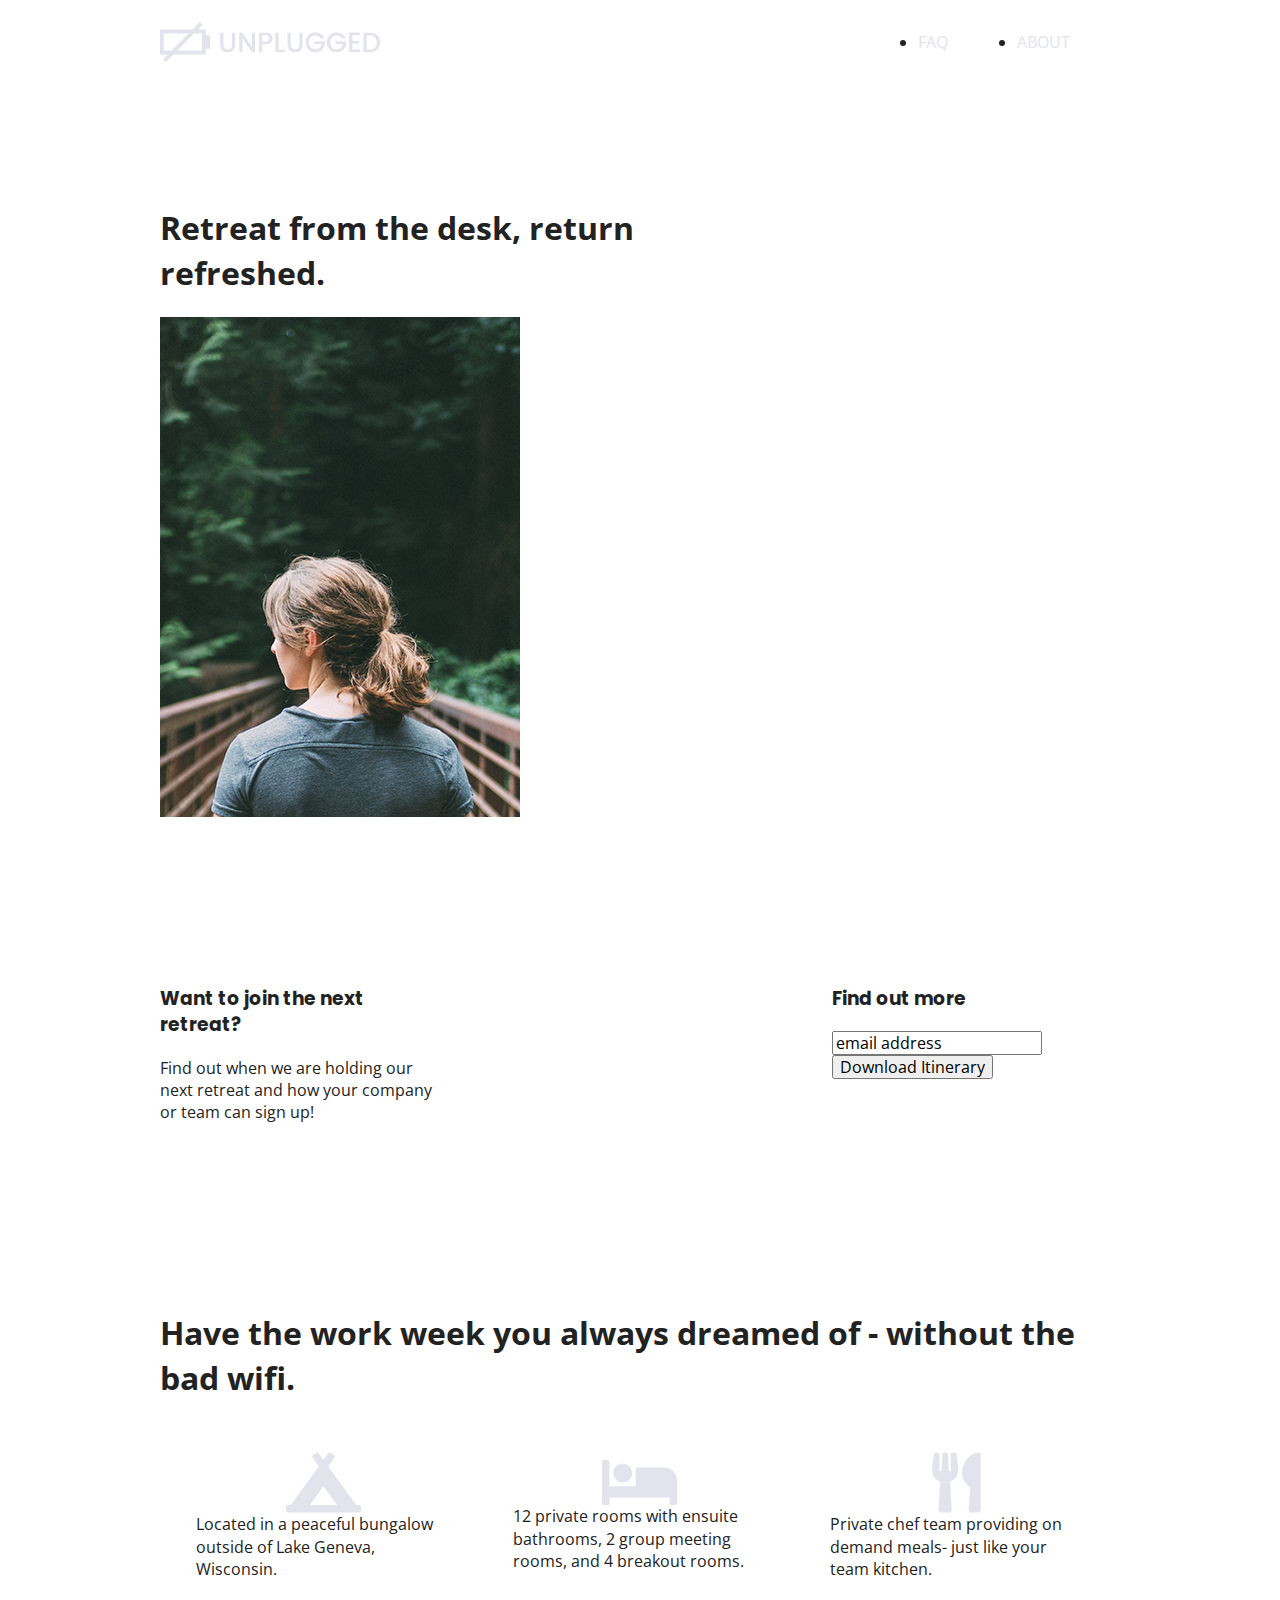
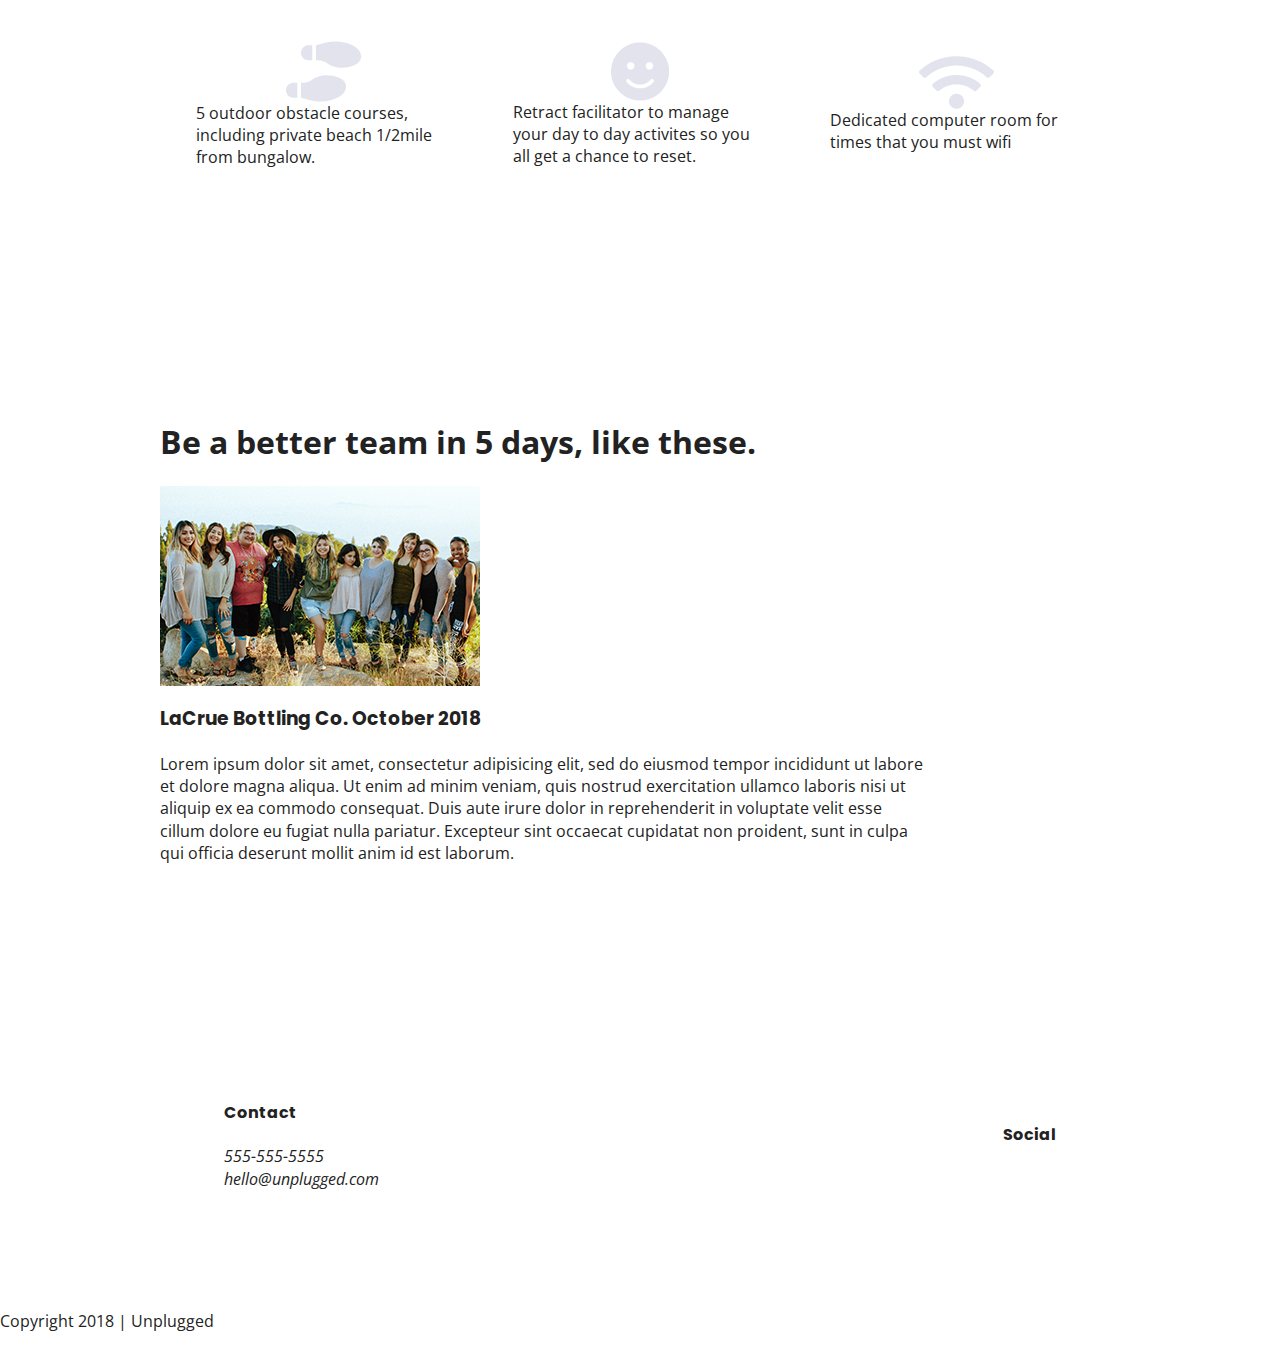
==== index.html @ e74ccae0 "media query for desktop fixed.checked code with sample and fixed many media query issues. Still work" ====
<!doctype html>
<html class="no-js" lang="">

<head>
  <meta charset="utf-8">
  <title>unplugged</title>
  <meta name="description" content="">
  <meta name="viewport" content="width=device-width, initial-scale=1">

  <meta property="og:title" content="">
  <meta property="og:type" content="">
  <meta property="og:url" content="">
  <meta property="og:image" content="">

  <link rel="manifest" href="site.webmanifest">
  <link rel="apple-touch-icon" href="icon.png">
  <!-- Place favicon.ico in the root directory -->

  <link rel="stylesheet" href="css/normalize.css">
  <link rel="stylesheet" href="css/main.css">

  <!-- Google Fonts -->
<link href="https://fonts.googleapis.com/css?family=Open+Sans:400,700|Poppins:500,700" rel="stylesheet">

  <meta name="theme-color" content="#fafafa">
</head>

<body>

  <!-- Add your site or application content here -->
  <!--- Header starts here -->
  <header>
    <div class="content-wrapper">
      <a href="index.html"><img src="img/logo.png" alt="unplugged logo"></a>

    <div class="header-divider"></div>

    <nav>
      <ul>
        <li><a href="faq/index.html" target="_blank">FAQ</a></li>
        <li><a href="about/index.html" target="_blank">ABOUT</a></li>
      </ul>
    </nav>
  </div>
</header>

 <main>

  <section class="hero-area">
    <div class="content-wrapper">
      <h1> Retreat from the desk, return refreshed.</h1>
      <a href="#"><img src="img/jake-unsplash.png" alt="female-image"></a>
    </div>
  </section>


  <aside>
    <div class="content-wrapper">

      <div class="form-description">
          <h3>Want to join the next retreat?</h3>
          <p>Find out when we are holding our next retreat and how your company or team can sign up!</p>
    </div>

    <div class="form">
          <h3>Find out more</h3>
  <input type="text" name="name" value="email address">
  <input type="button" value="Download Itinerary">
      </div>
    </div>
  </aside>

<section class="features">
  <div class="content-wrapper">
  <h1>Have the work week you always dreamed of - without the bad wifi.</h1>
  <div class="features-items">

    <article>
      <p class="fontawesome-icons"></p>
      <a href="#"><img src="img/campground.png" alt="tent-icon"></a>
      <p class="features-item-description">Located in a peaceful bungalow outside of Lake Geneva, Wisconsin.</p>
    </article>

    <article>
      <p class="fontawesome-icons"></p>
        <a href="#"><img src="img/bed.png" alt="bed-icon"></a>
      <p class="features-item-description">12 private rooms with ensuite bathrooms, 2 group meeting rooms, and 4 breakout rooms.</p>
    </article>

    <article>
      <p class="fontawesome-icons"></p>
      <a href="#"><img src="img/utensils.png" alt="utensils-icon"></a>
      <p class="features-item-description">Private chef team providing on demand meals- just like your team kitchen.</p>
    </article>

    <article>
      <p class="fontawesome-icons"></p>
      <a href="#"><img src="img/shoe-prints.png" alt="shoe-prints-icon"></a>
      <p class="features-item-description">5 outdoor obstacle courses, including private beach 1/2mile from bungalow.</p>
    </article>

    <article>
      <p class="fontawesome-icons"></p>
      <a href="#"><img src="img/smile.png" alt="smile-icon"></a>
      <p class="features-item-description">Retract facilitator to manage your day to day activites so you all get a chance to reset.</p>
    </article>

    <article>
      <p class="fontawesome-icons"></p>
      <a href="#"><img src="img/wifi.png" alt="wifi-icon"></a>
      <p class="features-item-description">Dedicated computer room for times that you must wifi</p>
    </article>
  </div>
 </div>
</section>

 <section class="reviews">
   <div class="content-wrapper">
     <h1>Be a better team in 5 days, like these.</h1>
     <a href="#"><img src="img/omar-unsplash.png" alt="Group Photo"></a>

     <article>
       <div>
     <h3>LaCrue Bottling Co. October 2018</h3>
     <p> Lorem ipsum dolor sit amet, consectetur adipisicing elit, sed do eiusmod tempor incididunt ut labore et dolore magna aliqua. Ut enim ad minim veniam, quis nostrud exercitation ullamco laboris nisi ut aliquip ex ea commodo consequat. Duis aute irure dolor in reprehenderit in voluptate velit esse cillum dolore eu fugiat nulla pariatur. Excepteur sint occaecat cupidatat non proident, sunt in culpa qui officia deserunt mollit anim id est laborum.</p>
  </div>
</article>
</div>
</section>
</main>


<footer>
    <div class="content-wrapper">
      <div class="footer-content">
        <div class="contact">
          <h4>Contact</h4>
          <address>
            <p>
              555-555-5555<br>
              hello@unplugged.com
            </p>
          </address>
        </div>
        <div class="social">
          <h4>Social</h4>
          <div class="social-icons">
            <p>
              <a href="https://www.facebook.com/Skillcrush/" target="_blank"></a>
            </p>
            <p>
              <a href="https://twitter.com/Skillcrush" target="_blank"></a>
            </p>
            <p>
              <a href="https://www.instagram.com/skillcrush/" target="_blank"></a>
            </p>
          </div>
        </div>
      </div> <!-- footer content ends -->
    </div>
    <!--footer content-wrapper ends-->
    <div class="copyright">
      <p>Copyright 2018 | Unplugged</p>
    </div>
  </footer>

  <script src="js/vendor/modernizr-3.11.2.min.js"></script>
  <script src="js/plugins.js"></script>
  <script src="js/main.js"></script>

  <!-- Google Analytics: change UA-XXXXX-Y to be your site's ID. -->
  <script>
    window.ga = function () { ga.q.push(arguments) }; ga.q = []; ga.l = +new Date;
    ga('create', 'UA-XXXXX-Y', 'auto'); ga('set', 'anonymizeIp', true); ga('set', 'transport', 'beacon'); ga('send', 'pageview')
  </script>
  <script src="https://www.google-analytics.com/analytics.js" async></script>
</body>

</html>
---- css/main.css ----
/*! HTML5 Boilerplate v8.0.0 | MIT License | https://html5boilerplate.com/ */

/* main.css 2.1.0 | MIT License | https://github.com/h5bp/main.css#readme */
/*
 * What follows is the result of much research on cross-browser styling.
 * Credit left inline and big thanks to Nicolas Gallagher, Jonathan Neal,
 * Kroc Camen, and the H5BP dev community and team.
 */

/* ==========================================================================
   Base styles: opinionated defaults
   ========================================================================== */

html {
  color: #222;
  font-size: 1em;
  line-height: 1.4;
}

/*
 * Remove text-shadow in selection highlight:
 * https://twitter.com/miketaylr/status/12228805301
 *
 * Vendor-prefixed and regular ::selection selectors cannot be combined:
 * https://stackoverflow.com/a/16982510/7133471
 *
 * Customize the background color to match your design.
 */

::-moz-selection {
  background: #b3d4fc;
  text-shadow: none;
}

::selection {
  background: #b3d4fc;
  text-shadow: none;
}

/*
 * A better looking default horizontal rule
 */

hr {
  display: block;
  height: 1px;
  border: 0;
  border-top: 1px solid #ccc;
  margin: 1em 0;
  padding: 0;
}

/*
 * Remove the gap between audio, canvas, iframes,
 * images, videos and the bottom of their containers:
 * https://github.com/h5bp/html5-boilerplate/issues/440
 */

audio,
canvas,
iframe,
img,
svg,
video {
  vertical-align: middle;
}

/*
 * Remove default fieldset styles.
 */

fieldset {
  border: 0;
  margin: 0;
  padding: 0;
}

/*
 * Allow only vertical resizing of textareas.
 */

textarea {
  resize: vertical;
}

/* ==========================================================================
   Author's custom styles
   ========================================================================== */

   */
/* General Styles */

html {
      font-size: 16px;
}

body {
  font-family: 'Open Sans', sans-serif;
  font-size: 1em;
}

ul,
ol {

}

a {
  color: #e2e3ed;
  text-decoration: none;
}

h2 {

    font-family: 'Poppins', sans-serif;

}

h3,
h4 {
    font-family: 'Poppins', sans-serif;
}

p {

}

img {

}

figure {

}

address {

}

   .content-wrapper {
     width: 90%;
     margin: 50px 0;
   }

   /* -------------------- Base Header - Footer Styles -------------------- */

   header,
   footer {
     display: flex;
     justify-content: center;
     align-items: center;
     flex-flow: row wrap;
   }

   header {
     padding: 15px 0;
   }

   header .content-wrapper {
     display: flex;
     justify-content: center;
     align-items: center;
     flex-flow: row wrap;
     margin: 0;
   }

   .header-divider {
     width: 100%;
     height: 1px;
     margin: 10px 0 20px 0;
   }

   header nav {
     display: flex;
     justify-content: space-around;
     align-items: center;
     flex-flow: row wrap;
     width: 60%;
   }

   header nav ul {
     display: flex;
     justify-content: space-around;
     width: 100%;
   }

   footer {
     flex-direction: column;
   }

   footer p {
     margin: 0;
   }

   footer .content-wrapper {
     width: 55%;
     margin: 50px 0;
   }

   footer .contact {
     margin-bottom: 50px;
   }

   footer .social-icons {
     display: flex;
     justify-content: space-around;
     align-items: center;
   }

   footer .social-icons p {
     display: flex;
     justify-content: center;
     align-items: center;
   }

   footer .copyright {
     margin: 20px 0;
   }

   /* -------------------- Mobile Styles - Homepage -------------------- */

   /* Hero Area */

   .hero-area {
     display: flex;
     justify-content: center;
     flex-flow: row wrap;
   }

   /* Aside */

   aside {
     display: flex;
     justify-content: center;
     align-items: center;
     flex-flow: row wrap;
   }

   /* Features */

   .features {
     display: flex;
     justify-content: center;
     flex-flow: row wrap;
   }

   .features h2 {
     margin-bottom: 60px;
   }

   .features article {
     width: 63%;
     margin: 30px 0;
   }

   .features .features-items {
     display: flex;
     justify-content: center;
     align-items: center;
     flex-flow: row wrap;
   }

   .features p {
     margin: 0;
   }

   /* Reviews */

   .reviews {
     display: flex;
     justify-content: center;
     flex-flow: row wrap;
   }

   .reviews h2 {
     margin-bottom: 40px;
   }

   .reviews h3 {
     width: 55%;
     margin: 20px 0;
   }

   /* ==========================================================================
      About Page
      ========================================================================== */

   .mission {
     display: flex;
     justify-content: center;
     align-items: center;
     flex-flow: row wrap;
   }

   .contact-section {
     display: flex;
     justify-content: center;
     align-items: center;
     flex-flow: row wrap;
   }

   .contact-content p {
     margin: 0;
   }

   /* ==========================================================================
      FAQ Page
      ========================================================================== */

   .faq {
     display: flex;
     justify-content: center;
     align-items: center;
     flex-flow: row wrap;
   }

   .faq .content-wrapper {
     margin: 50px 0 0 0;
     display: flex;
     justify-content: center;
     align-items: center;
     flex-flow: row wrap;
   }

   .faq h2 {
     margin-bottom: 40px;
   }

   .faq-content {
     margin-bottom: 50px;
   }

/* ==========================================================================
   Helper classes
   ========================================================================== */

/*
 * Hide visually and from screen readers
 */

.hidden,
[hidden] {
  display: none !important;
}

/*
 * Hide only visually, but have it available for screen readers:
 * https://snook.ca/archives/html_and_css/hiding-content-for-accessibility
 *
 * 1. For long content, line feeds are not interpreted as spaces and small width
 *    causes content to wrap 1 word per line:
 *    https://medium.com/@jessebeach/beware-smushed-off-screen-accessible-text-5952a4c2cbfe
 */

.sr-only {
  border: 0;
  clip: rect(0, 0, 0, 0);
  height: 1px;
  margin: -1px;
  overflow: hidden;
  padding: 0;
  position: absolute;
  white-space: nowrap;
  width: 1px;
  /* 1 */
}

/*
 * Extends the .sr-only class to allow the element
 * to be focusable when navigated to via the keyboard:
 * https://www.drupal.org/node/897638
 */

.sr-only.focusable:active,
.sr-only.focusable:focus {
  clip: auto;
  height: auto;
  margin: 0;
  overflow: visible;
  position: static;
  white-space: inherit;
  width: auto;
}

/*
 * Hide visually and from screen readers, but maintain layout
 */

.invisible {
  visibility: hidden;
}

/*
 * Clearfix: contain floats
 *
 * For modern browsers
 * 1. The space content is one way to avoid an Opera bug when the
 *    `contenteditable` attribute is included anywhere else in the document.
 *    Otherwise it causes space to appear at the top and bottom of elements
 *    that receive the `clearfix` class.
 * 2. The use of `table` rather than `block` is only necessary if using
 *    `:before` to contain the top-margins of child elements.
 */

.clearfix::before,
.clearfix::after {
  content: " ";
  display: table;
}

.clearfix::after {
  clear: both;
}

/* ==========================================================================
   EXAMPLE Media Queries for Responsive Design.
   These examples override the primary ('mobile first') styles.
   Modify as content requires.
   ========================================================================== */


        @media only screen and (min-width:768px) {
         /*Tablet styles here*/

         /* General styles */
         .content-wrapper {
           max-width: 640px;
           margin: 100px 0;
         }

         /* Header */
         header {
           justify-content: space-around;
           padding: 33px 0;
         }

         header .content-wrapper {
           width: 100%;
           justify-content: space-between;
         }

         header nav {
           width: 30%;
         }

         header nav ul {
           justify-content: space-between;
         }

         .header-divider {
           display: none;
         }
         /* Hero Area */

         /* Aside */
         aside .content-wrapper {
           margin: 50px 0;
           display: flex;
           justify-content: space-between;
           flex-flow: row wrap;
         }

         aside .content-wrapper .form-description,
         aside .content-wrapper .form {
           width: 40%;
           margin: 0;
         }

         /* Features */
         .features article {
           display: flex;
           justify-content: center;
           align-items: center;
           flex-flow: column wrap;
           flex-basis: 50%;
         }

         .features .features-item-description {
           width: 62%;
         }

         /* Reviews */
         .reviews article {
           display: flex;
           justify-content: space-between;
         }

         .reviews article div {
           width: 49%;
         }

         /* Footer */
         footer .content-wrapper {
           width: 65%;
           margin: 100px 0;
         }

         .footer-content {
           display: flex;
           justify-content: space-between;
           align-items: center;
         }

         footer .contact {
           margin-bottom: 0;
         }

         footer .copyright {
           width: 100%;
         }

       /* ==========================================================================
        About Page
        ========================================================================== */

       .mission-content {
         display: flex;
         justify-content: space-between;
         align-items: center;
         padding-top: 20px
       }

       .mission-content p {
         width: 45%;
       }

       .contact-section .content-wrapper h2 {
         width: 80%;
       }

       .contact-content {
         display: flex;
         justify-content: space-between;
         align-items: flex-start;
       }

       /* ==========================================================================
        FAQ Page
        ========================================================================== */

       .faq .content-wrapper {
         justify-content: space-between;
       }

       .faq-content {
         flex-basis: 45%;
       }

       .faq h2 {
         width: 100%;
       }
     }

   @media print,
   (-webkit-min-device-pixel-ratio: 1.25),
   (min-resolution: 1.25dppx),
   (min-resolution: 120dpi) {
     /* Style adjustments for high resolution devices */
   }

@media only screen and (min-width: 1200px) {
  /*Desktop styles here*/
  .content-wrapper {
    max-width: 960px;
    margin: 100px 0;
  }

  /* Header */
  header {
    justify-content: space-around;
    padding: 15px 0;
  }

  header .content-wrapper {
    width: 100%;
    justify-content: space-between;
  }

  header nav {
    width: 20%;
    margin: 0 50px;
  }

  header nav ul {
    justify-content: space-between;
  }

  .header-divider {
    display: none;
  }
  /* Hero Area */

  .hero-area h1 {
    width: 60%;
  }

  /* Aside */
  aside .content-wrapper {
    justify-content: space-between;

  }

  aside .content-wrapper .form-description,
  aside .content-wrapper .form {
    width: 30%;
  }

  /* Features */
  .features h2 {
    width: 90%;
  }

  .features article {

    flex-basis: 33%

  }

  .features .features-item-description {
    width: 80%;
  }

  /* Reviews */
  .reviews article a {
    width: 42%;
  }

  .reviews article div {
    width: 80%;

  }

  /* Footer */
  footer .content-wrapper {
    width: 65%;
    margin: 100px 0;
  }

  .footer-content {
    display: flex;
    justify-content: space-between;
    align-items: center;
  }

  footer .contact {
    margin-bottom: 0;
  }

  footer .copyright {
    width: 100%;
  }

  /* ==========================================================================
   About Page
   ========================================================================== */

  .mission-content {
    display: flex;
    justify-content: space-between;
    align-items: center;
    padding-top: 30px
  }


  .mission-content p {
    width: 45%;
  }

  .contact-section .content-wrapper h2 {
    width: 80%;
  }

  .mission h2,
  .contact-section .content-wrapper h2 {
      width: 95%;
  }

  .contact-content {
    display: flex;
    justify-content: space-between;
    align-items: flex-start;
  }

  /* ==========================================================================
   FAQ Page
   ========================================================================== */

  .faq .content-wrapper {
    justify-content: space-between;
  }

  .faq-content {
    flex-basis: 45%;
  }

  .faq h2 {
    width: 100%;
  }
}

@media print,
(-webkit-min-device-pixel-ratio: 1.25),
(min-resolution: 1.25dppx),
(min-resolution: 120dpi) {
}

/* ==========================================================================
   Print styles.
   Inlined to avoid the additional HTTP request:
   https://www.phpied.com/delay-loading-your-print-css/
   ========================================================================== */

@media print {
  *,
  *::before,
  *::after {
    background: #fff !important;
    color: #000 !important;
    /* Black prints faster */
    box-shadow: none !important;
    text-shadow: none !important;
  }

  a,
  a:visited {
    text-decoration: underline;
  }

  a[href]::after {
    content: " (" attr(href) ")";
  }

  abbr[title]::after {
    content: " (" attr(title) ")";
  }

  /*
   * Don't show links that are fragment identifiers,
   * or use the `javascript:` pseudo protocol
   */
  a[href^="#"]::after,
  a[href^="javascript:"]::after {
    content: "";
  }

  pre {
    white-space: pre-wrap !important;
  }

  pre,
  blockquote {
    border: 1px solid #999;
    page-break-inside: avoid;
  }

  /*
   * Printing Tables:
   * https://web.archive.org/web/20180815150934/http://css-discuss.incutio.com/wiki/Printing_Tables
   */
  thead {
    display: table-header-group;
  }

  tr,
  img {
    page-break-inside: avoid;
  }

  p,
  h2,
  h3 {
    orphans: 3;
    widows: 3;
  }

  h2,
  h3 {
    page-break-after: avoid;
  }
}
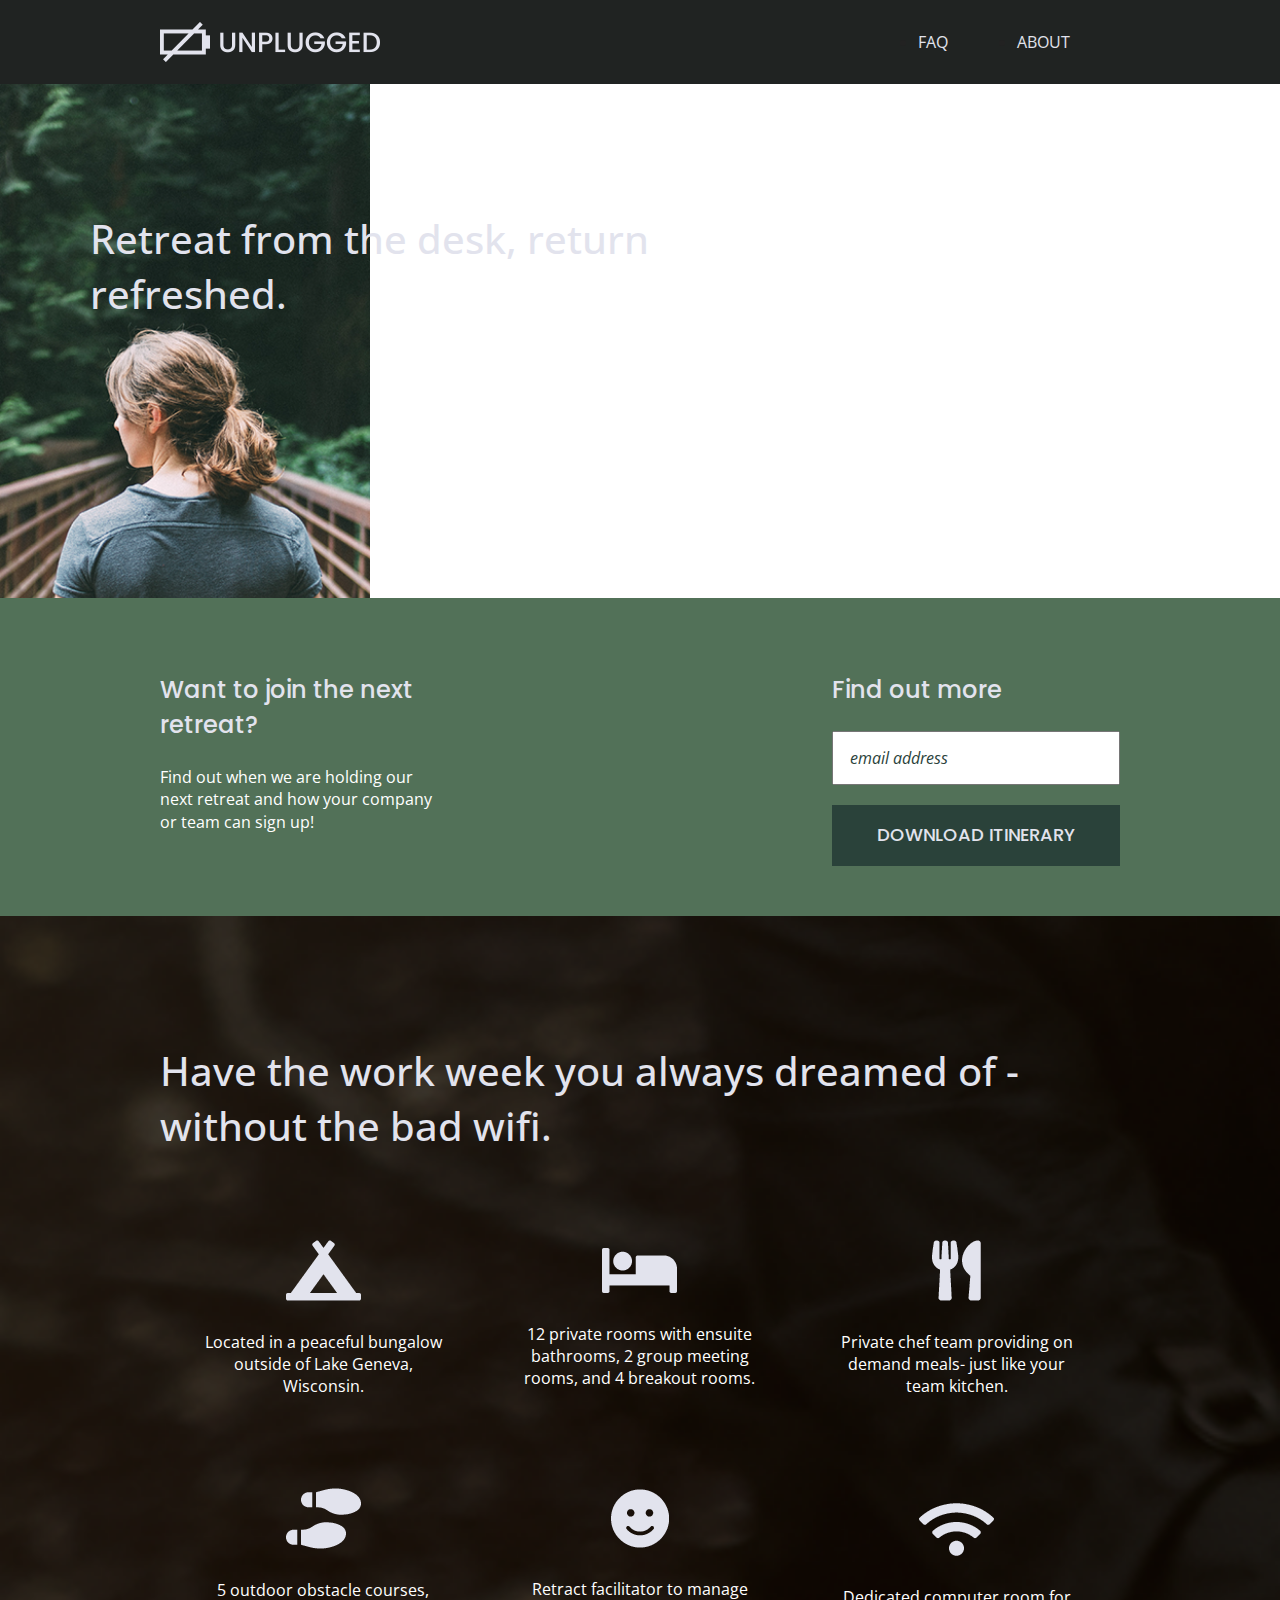
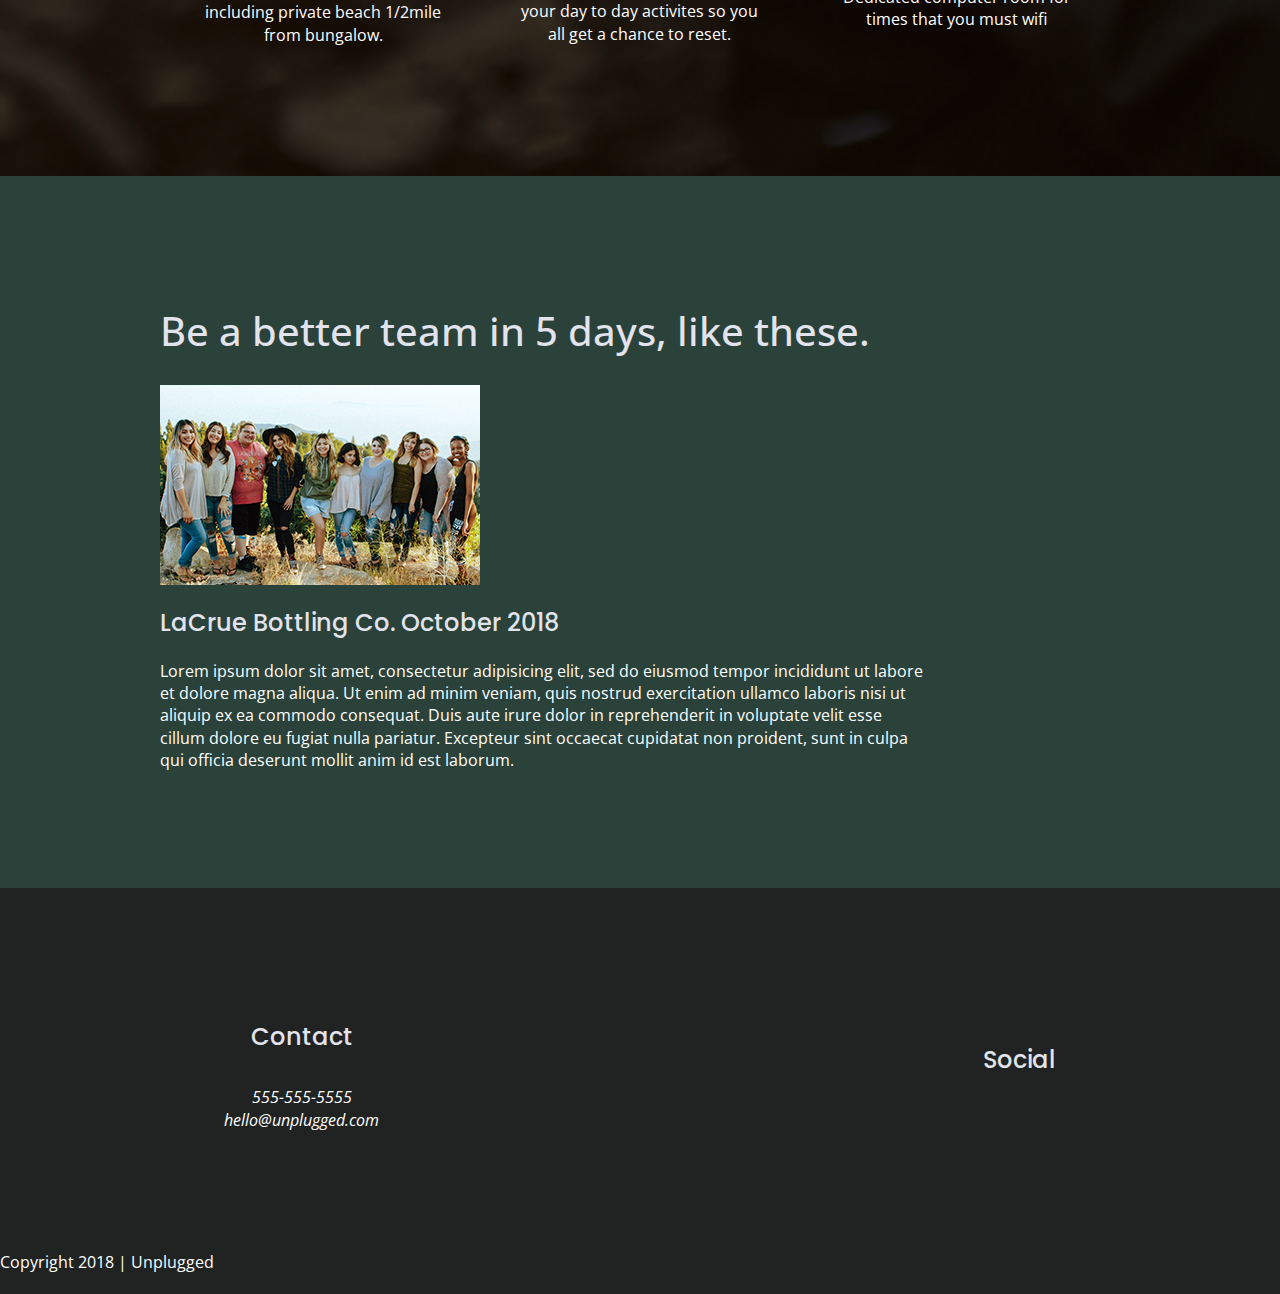
==== commit 5d8853e7: "Current stage of finishing out responsive css on this site for all pages. A bit stuck on a few place" ====
--- a/index.html
+++ b/index.html
@@ -49,7 +49,6 @@
   <section class="hero-area">
     <div class="content-wrapper">
       <h1> Retreat from the desk, return refreshed.</h1>
-      <a href="#"><img src="img/jake-unsplash.png" alt="female-image"></a>
     </div>
   </section>
 
--- a/css/main.css
+++ b/css/main.css
@@ -109,19 +109,48 @@
   text-decoration: none;
 }
 
+h1 {
+  color: #e2e3ed;
+  font-weight: 500;
+  font-size: 40px;
+  text-transform: none;
+  text-align: left;
+  line-height: normal;
+  text-decoration: none;
+}
+
 h2 {
 
     font-family: 'Poppins', sans-serif;
+    color: #e2e3ed;
+    font-weight: 500;
+    font-size: 35px;
+    text-transform: none;
+    text-align: left;
+    line-height: normal;
+    text-decoration: none;
+
 
 }
 
 h3,
 h4 {
     font-family: 'Poppins', sans-serif;
+    color: #e2e3ed;
+    font-weight: 500;
+    font-size: 24px;
+    text-transform: none;
+    text-align: left;
+    line-height: normal;
+    text-decoration: none;
+}
+
+h4 {
+    text-align: center;
 }
 
 p {
-
+  color: #ffff;
 }
 
 img {
@@ -133,6 +162,12 @@
 }
 
 address {
+  color: #ffff;
+
+}
+
+email {
+  color: #ffff;
 
 }
 
@@ -149,6 +184,7 @@
      justify-content: center;
      align-items: center;
      flex-flow: row wrap;
+     background-color: #202322;
    }
 
    header {
@@ -196,8 +232,16 @@
      margin: 50px 0;
    }
 
+
+
    footer .contact {
      margin-bottom: 50px;
+     text-align: center;
+
+   }
+
+   footer .social {
+
    }
 
    footer .social-icons {
@@ -224,6 +268,10 @@
      display: flex;
      justify-content: center;
      flex-flow: row wrap;
+     background-image:url("../img/jake-unsplash.png");
+     padding: 0 150px 150px 10px;
+     background-size: contain;
+     background-repeat: no-repeat;
    }
 
    /* Aside */
@@ -233,6 +281,7 @@
      justify-content: center;
      align-items: center;
      flex-flow: row wrap;
+     background-color: #527158;
    }
 
    /* Features */
@@ -241,6 +290,9 @@
      display: flex;
      justify-content: center;
      flex-flow: row wrap;
+     background-image:url("../img/rawpixel.png");
+     background-size: cover;
+     background-color: #cccccc;
    }
 
    .features h2 {
@@ -250,6 +302,7 @@
    .features article {
      width: 63%;
      margin: 30px 0;
+     text-align: center;
    }
 
    .features .features-items {
@@ -261,6 +314,7 @@
 
    .features p {
      margin: 0;
+     padding-top: 30px;
    }
 
    /* Reviews */
@@ -269,6 +323,7 @@
      display: flex;
      justify-content: center;
      flex-flow: row wrap;
+     background-color: #2a423a;
    }
 
    .reviews h2 {
@@ -289,6 +344,7 @@
      justify-content: center;
      align-items: center;
      flex-flow: row wrap;
+     background-color: #527158;
    }
 
    .contact-section {
@@ -296,10 +352,13 @@
      justify-content: center;
      align-items: center;
      flex-flow: row wrap;
+     background-color: #2a423a;
+
    }
 
    .contact-content p {
      margin: 0;
+
    }
 
    /* ==========================================================================
@@ -512,11 +571,15 @@
         About Page
         ========================================================================== */
 
+       .mission {
+
+        }
+
        .mission-content {
          display: flex;
          justify-content: space-between;
          align-items: center;
-         padding-top: 20px
+         padding-top: 20px;
        }
 
        .mission-content p {
@@ -539,16 +602,47 @@
 
        .faq .content-wrapper {
          justify-content: space-between;
+        
        }
 
        .faq-content {
+         display: flex;
+         justify-content: space-between;
+         align-items: center;
          flex-basis: 45%;
+
        }
 
-       .faq h2 {
+       .faq h3 {
          width: 100%;
        }
-     }
+    }
+
+      aside .form {
+      margin-top: 30px;
+    }
+
+      input[type=text] {
+      box-sizing: border-box;
+      width: 100%;
+      color: #2a423a;
+      font-style: italic;
+      padding: 1em;
+    }
+
+      input[type=button] {
+      width: 100%;
+      padding: 20px 0;
+      margin-top: 20px;
+      background-color: #2a423a;
+      font-family: 'Poppins', Helvetica, Arial, sans-serif;
+      font-weight: 500;
+      font-size: 1.125em;
+      color: #e2e3ed;
+      border: none;
+      text-align: center;
+      text-transform: uppercase;
+    }
 
    @media print,
    (-webkit-min-device-pixel-ratio: 1.25),
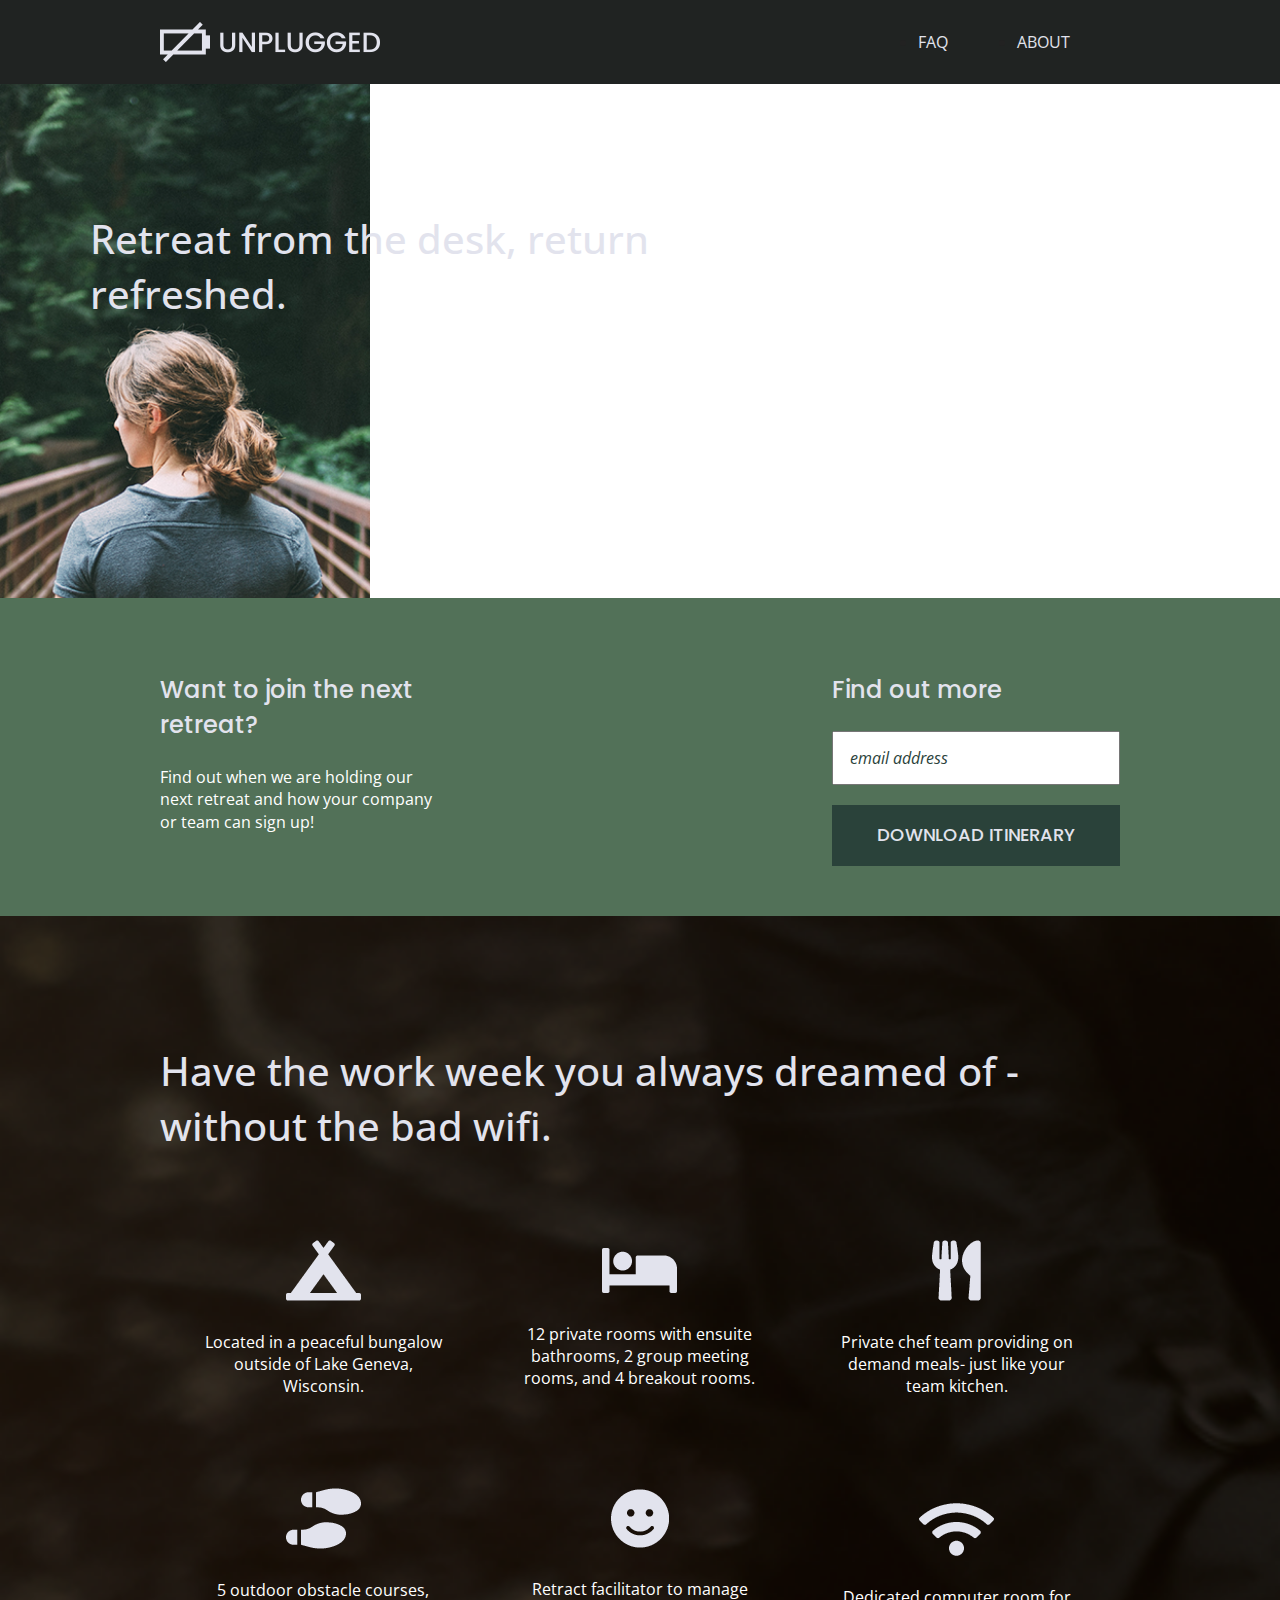
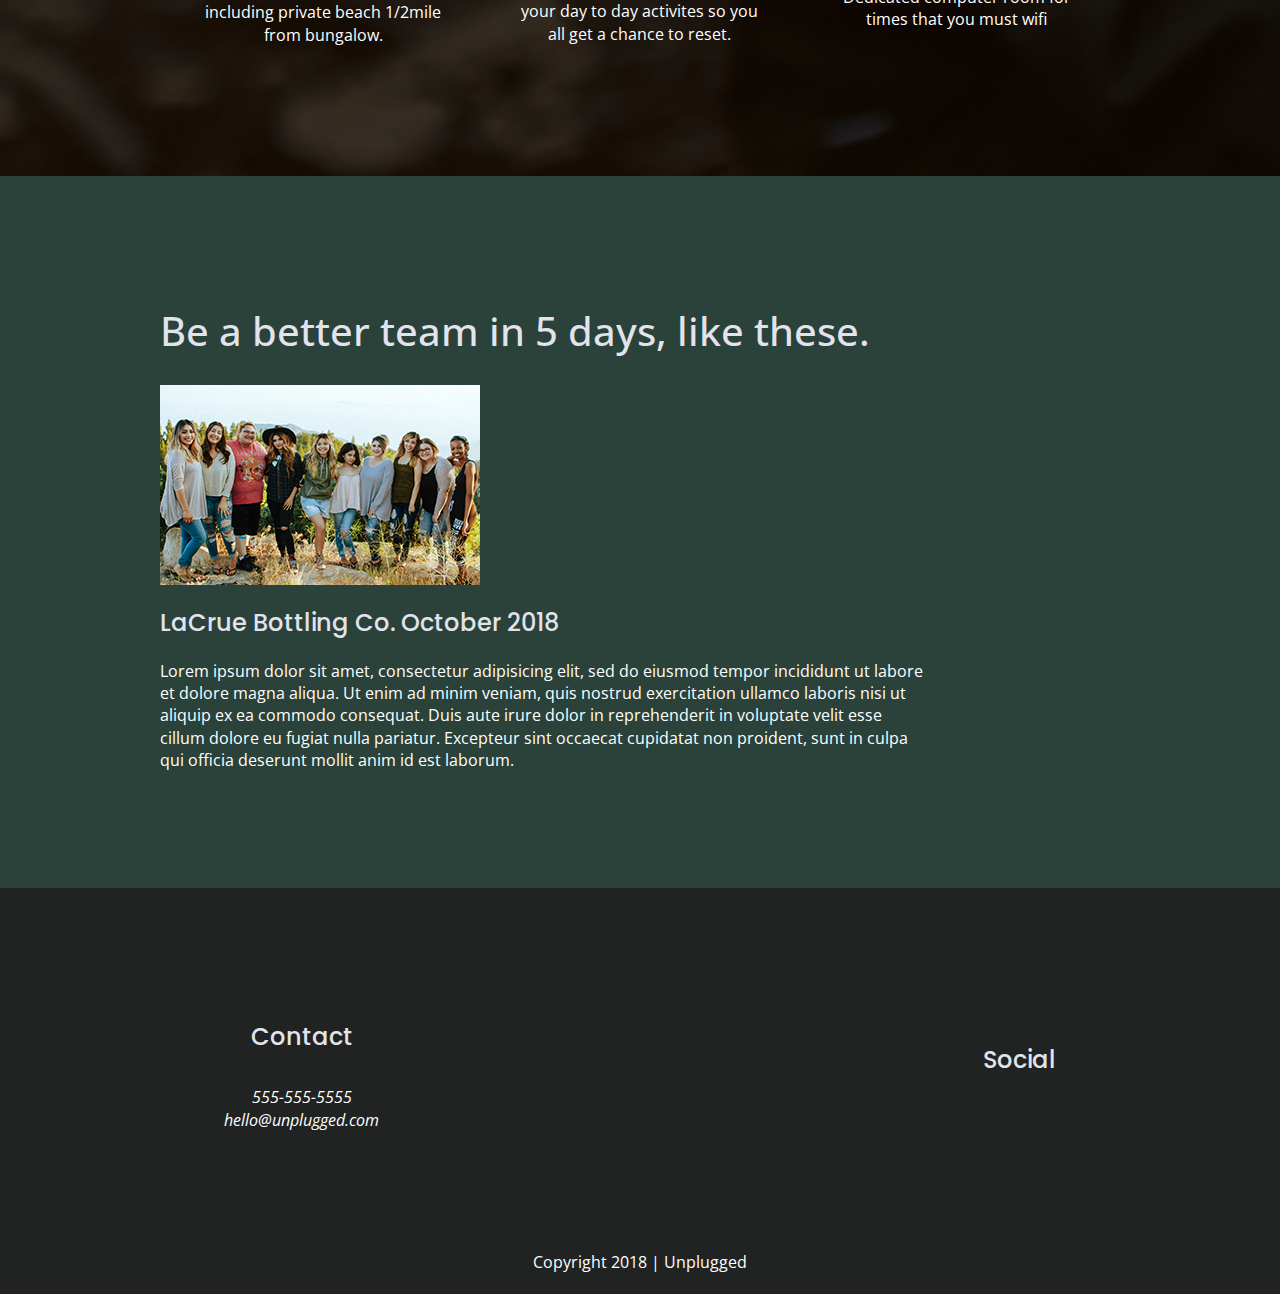
==== commit 8f687c47: "text aligned and fixed some margin issues." ====
--- a/index.html
+++ b/index.html
@@ -126,7 +126,7 @@
 </article>
 </div>
 </section>
-</main>
+</main> <!-- main wrapper -->
 
 
 <footer>
--- a/css/main.css
+++ b/css/main.css
@@ -347,6 +347,7 @@
      background-color: #527158;
    }
 
+
    .contact-section {
      display: flex;
      justify-content: center;
@@ -366,6 +367,7 @@
       ========================================================================== */
 
    .faq {
+     background-color: #527158;
      display: flex;
      justify-content: center;
      align-items: center;
@@ -567,6 +569,32 @@
            width: 100%;
          }
 
+         /*
+         ===========================
+         About table Footer
+         ===========================
+         */
+
+
+        /*
+        ===========================
+        FAQ table Footer
+        ===========================
+        */
+
+         footer section .social {
+
+         }
+
+         footer .social-content {
+
+         }
+
+         footer .copyright {
+           width: 100%;
+           text-align: center;
+         }
+
        /* ==========================================================================
         About Page
         ========================================================================== */
@@ -599,28 +627,37 @@
        /* ==========================================================================
         FAQ Page
         ========================================================================== */
+       .faq {
+         background-color: #527158;
+         display: flex;
+         justify-content: center;
+         align-items: center;
+         flex-flow: row wrap;
+       }
 
        .faq .content-wrapper {
+         display: flex;
+         margin: 50px 0 0 0;
          justify-content: space-between;
-        
+         align-items: left;
+         flex-flow: row wrap;
        }
 
-       .faq-content {
-         display: flex;
-         justify-content: space-between;
-         align-items: center;
-         flex-basis: 45%;
-
-       }
-
-       .faq h3 {
+       .faq h1 {
+         margin-top: 100px;
+         margin-left: 7.5%;
+         line-height: 1;
          width: 100%;
        }
-    }
-
-      aside .form {
-      margin-top: 30px;
-    }
+
+       .faq-content {
+         margin: 0 25px 30px 23px;
+         flex-basis: 40%;
+       }
+
+      .faq-content h4 {
+        text-align: left;
+      }
 
       input[type=text] {
       box-sizing: border-box;
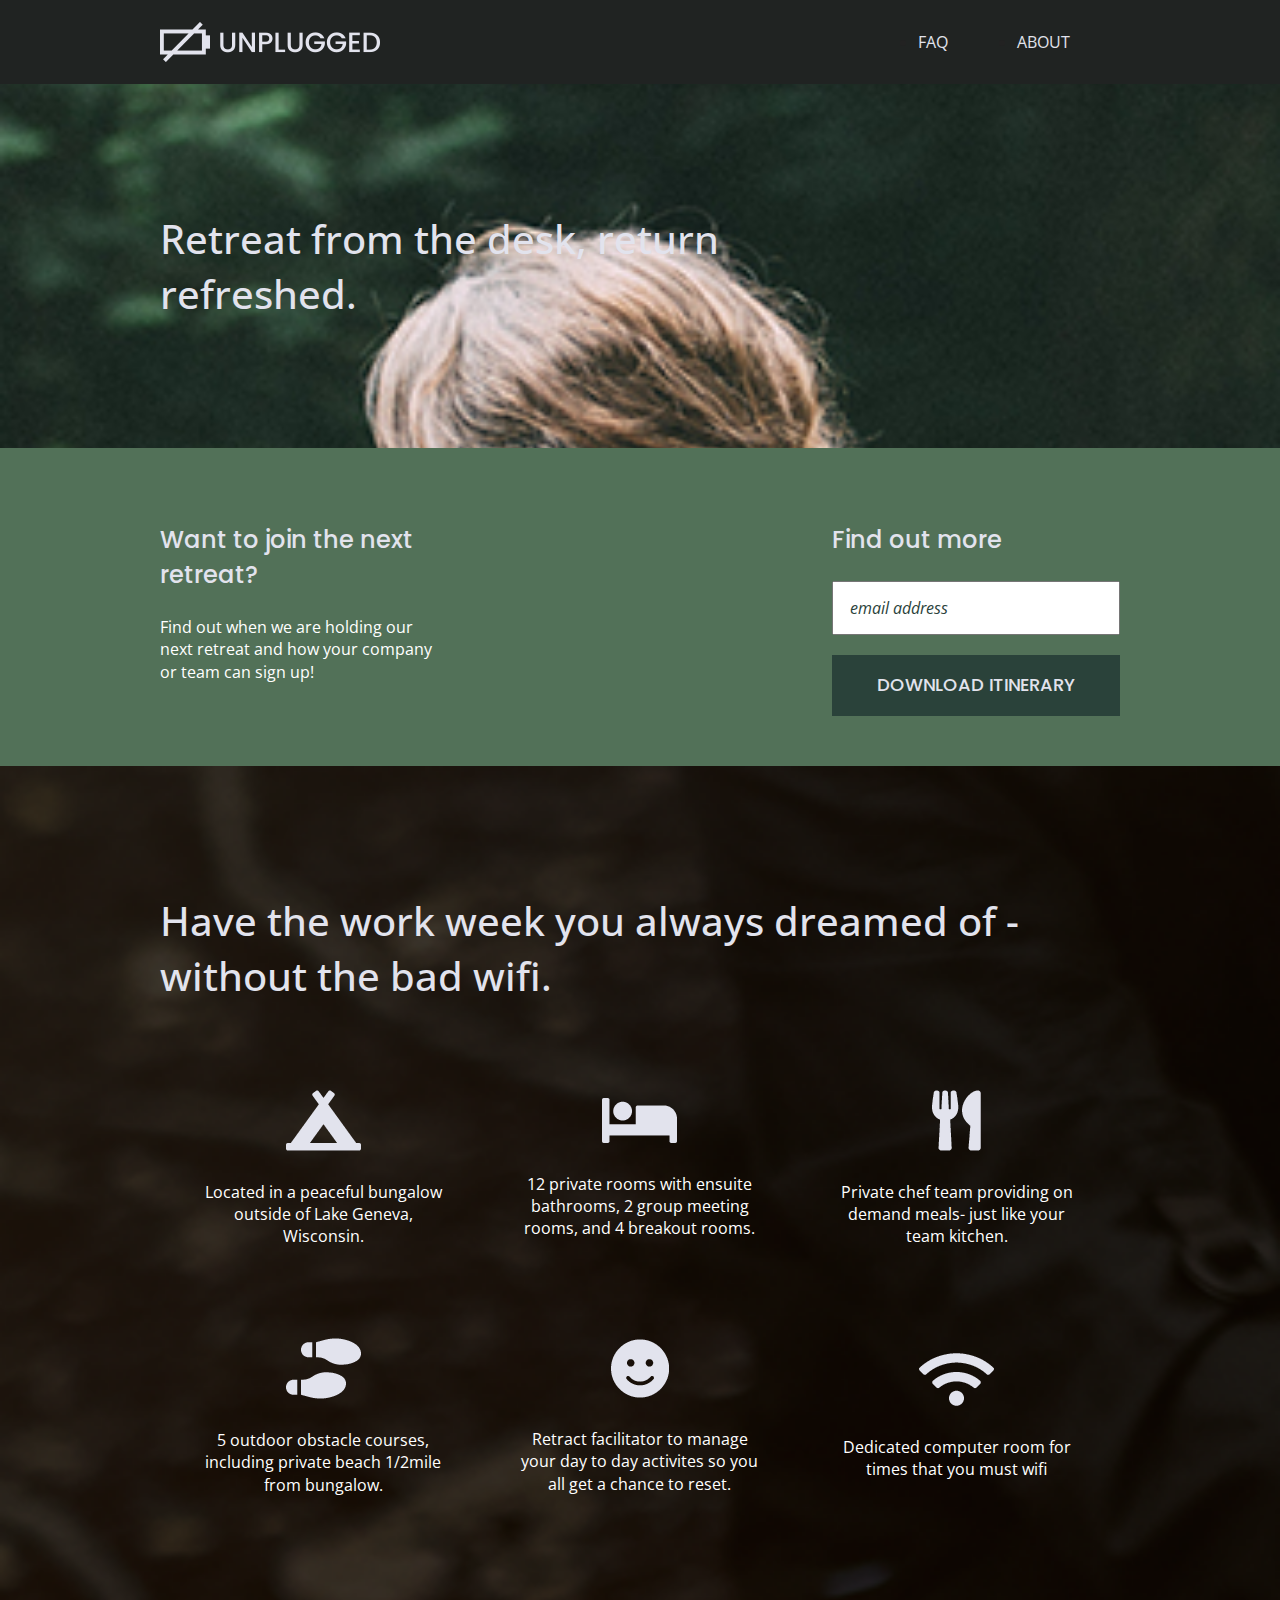
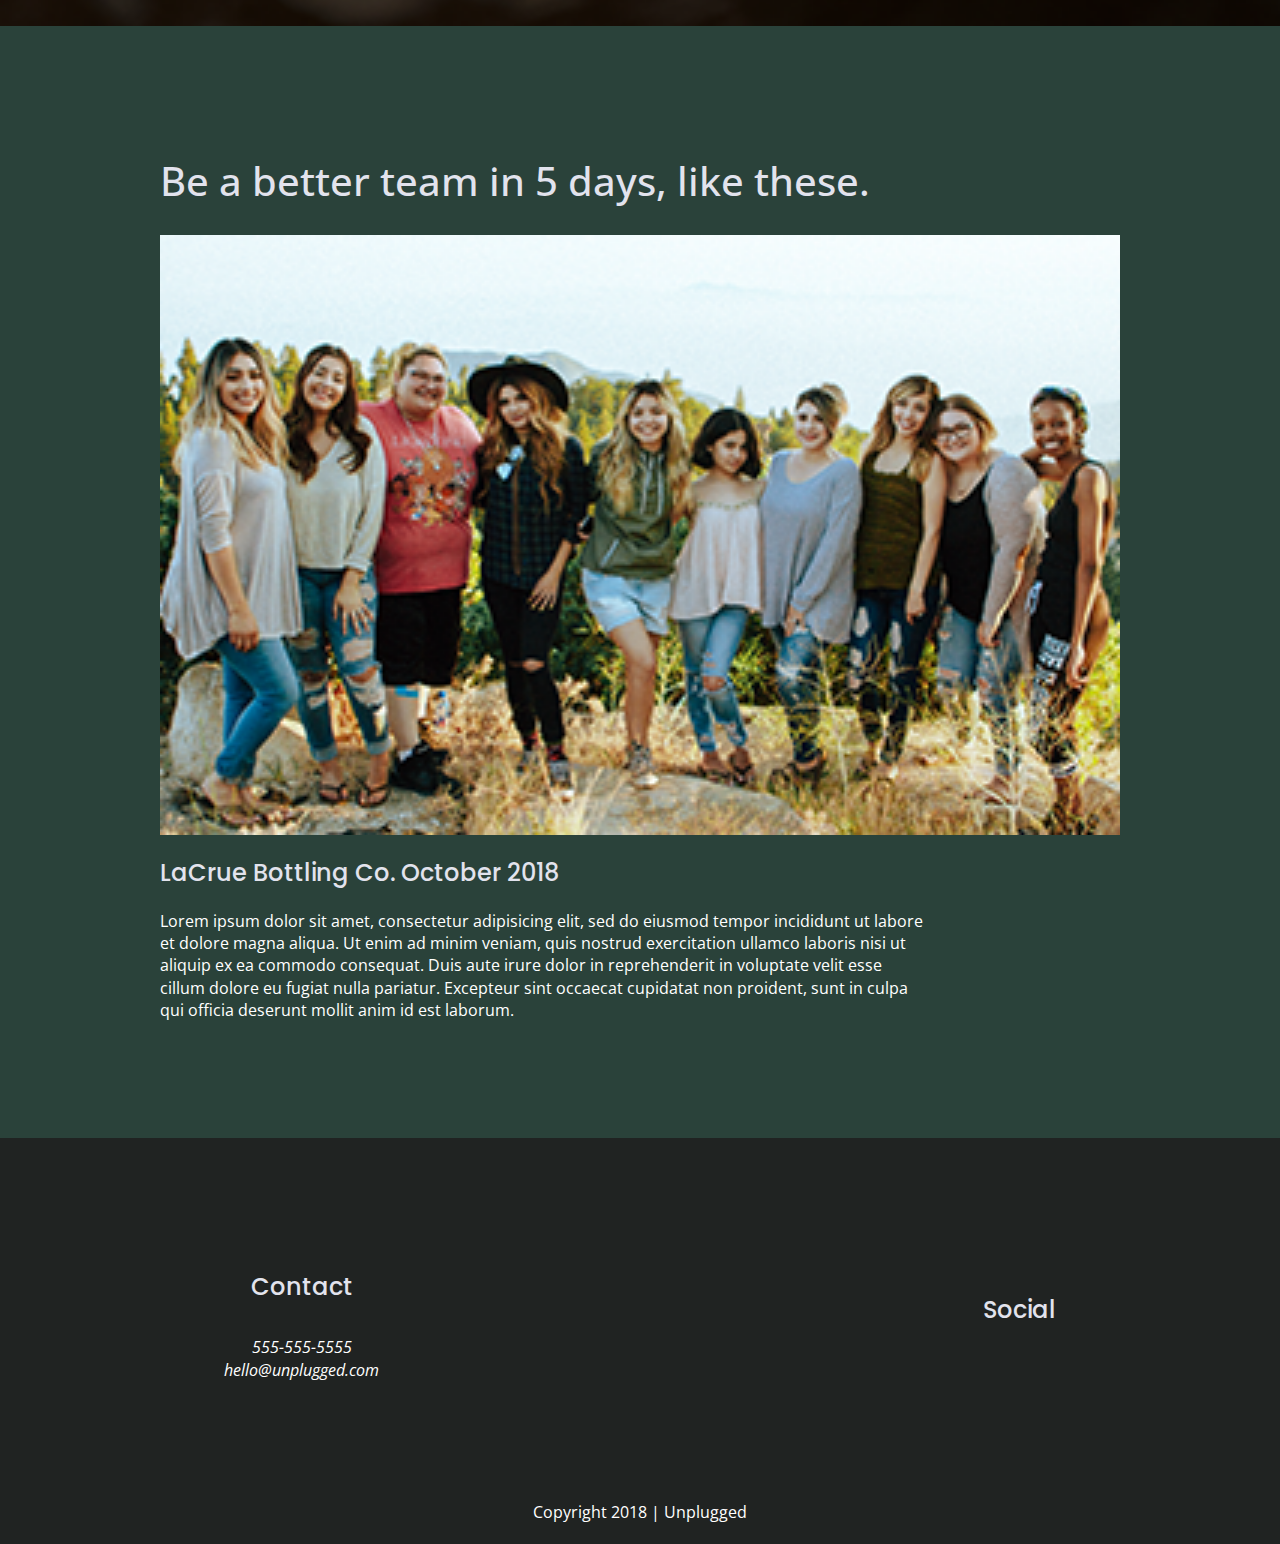
==== commit 630d41a9: "updated photos and image width and figure margin in head css command." ====
--- a/index.html
+++ b/index.html
@@ -76,37 +76,51 @@
 
     <article>
       <p class="fontawesome-icons"></p>
-      <a href="#"><img src="img/campground.png" alt="tent-icon"></a>
+      <figure>
+        <a href="#"><img src="img/campground.png" alt="tent-icon"></a>
+      </figure>
       <p class="features-item-description">Located in a peaceful bungalow outside of Lake Geneva, Wisconsin.</p>
     </article>
 
     <article>
       <p class="fontawesome-icons"></p>
-        <a href="#"><img src="img/bed.png" alt="bed-icon"></a>
+        <figure>
+          <a href="#"><img src="img/bed.png" alt="bed-icon"></a>
+        </figure>
       <p class="features-item-description">12 private rooms with ensuite bathrooms, 2 group meeting rooms, and 4 breakout rooms.</p>
     </article>
 
     <article>
       <p class="fontawesome-icons"></p>
-      <a href="#"><img src="img/utensils.png" alt="utensils-icon"></a>
+      <figure>
+        <a href="#"><img src="img/utensils.png" alt="utensils-icon"></a>
+      </figure>
       <p class="features-item-description">Private chef team providing on demand meals- just like your team kitchen.</p>
     </article>
 
     <article>
       <p class="fontawesome-icons"></p>
-      <a href="#"><img src="img/shoe-prints.png" alt="shoe-prints-icon"></a>
+      <figure>
+        <a href="#"><img src="img/shoe-prints.png" alt="shoe-prints-icon"></a>
+      </figure>
       <p class="features-item-description">5 outdoor obstacle courses, including private beach 1/2mile from bungalow.</p>
     </article>
 
     <article>
       <p class="fontawesome-icons"></p>
-      <a href="#"><img src="img/smile.png" alt="smile-icon"></a>
+      <figure>
+        <a href="#"><img src="img/smile.png" alt="smile-icon"></a>
+      </figure>
+
       <p class="features-item-description">Retract facilitator to manage your day to day activites so you all get a chance to reset.</p>
     </article>
 
     <article>
       <p class="fontawesome-icons"></p>
-      <a href="#"><img src="img/wifi.png" alt="wifi-icon"></a>
+      <figure>
+        <a href="#"><img src="img/wifi.png" alt="wifi-icon"></a>
+      </figure>
+
       <p class="features-item-description">Dedicated computer room for times that you must wifi</p>
     </article>
   </div>
@@ -116,7 +130,9 @@
  <section class="reviews">
    <div class="content-wrapper">
      <h1>Be a better team in 5 days, like these.</h1>
-     <a href="#"><img src="img/omar-unsplash.png" alt="Group Photo"></a>
+     <figure>
+       <a href="#"><img src="img/omar-unsplash.png" alt="Group Photo"></a>
+    </figure>
 
      <article>
        <div>
--- a/css/main.css
+++ b/css/main.css
@@ -97,6 +97,14 @@
 body {
   font-family: 'Open Sans', sans-serif;
   font-size: 1em;
+}
+
+img {
+	width: 100%;
+}
+
+figure {
+        margin: 0;
 }
 
 ul,
@@ -268,10 +276,11 @@
      display: flex;
      justify-content: center;
      flex-flow: row wrap;
-     background-image:url("../img/jake-unsplash.png");
-     padding: 0 150px 150px 10px;
-     background-size: contain;
+     background-image:url("../img/jake-unsplash.jpg");
+     background-size: cover;
      background-repeat: no-repeat;
+     background-position: center;
+     background-color: #333;
    }
 
    /* Aside */
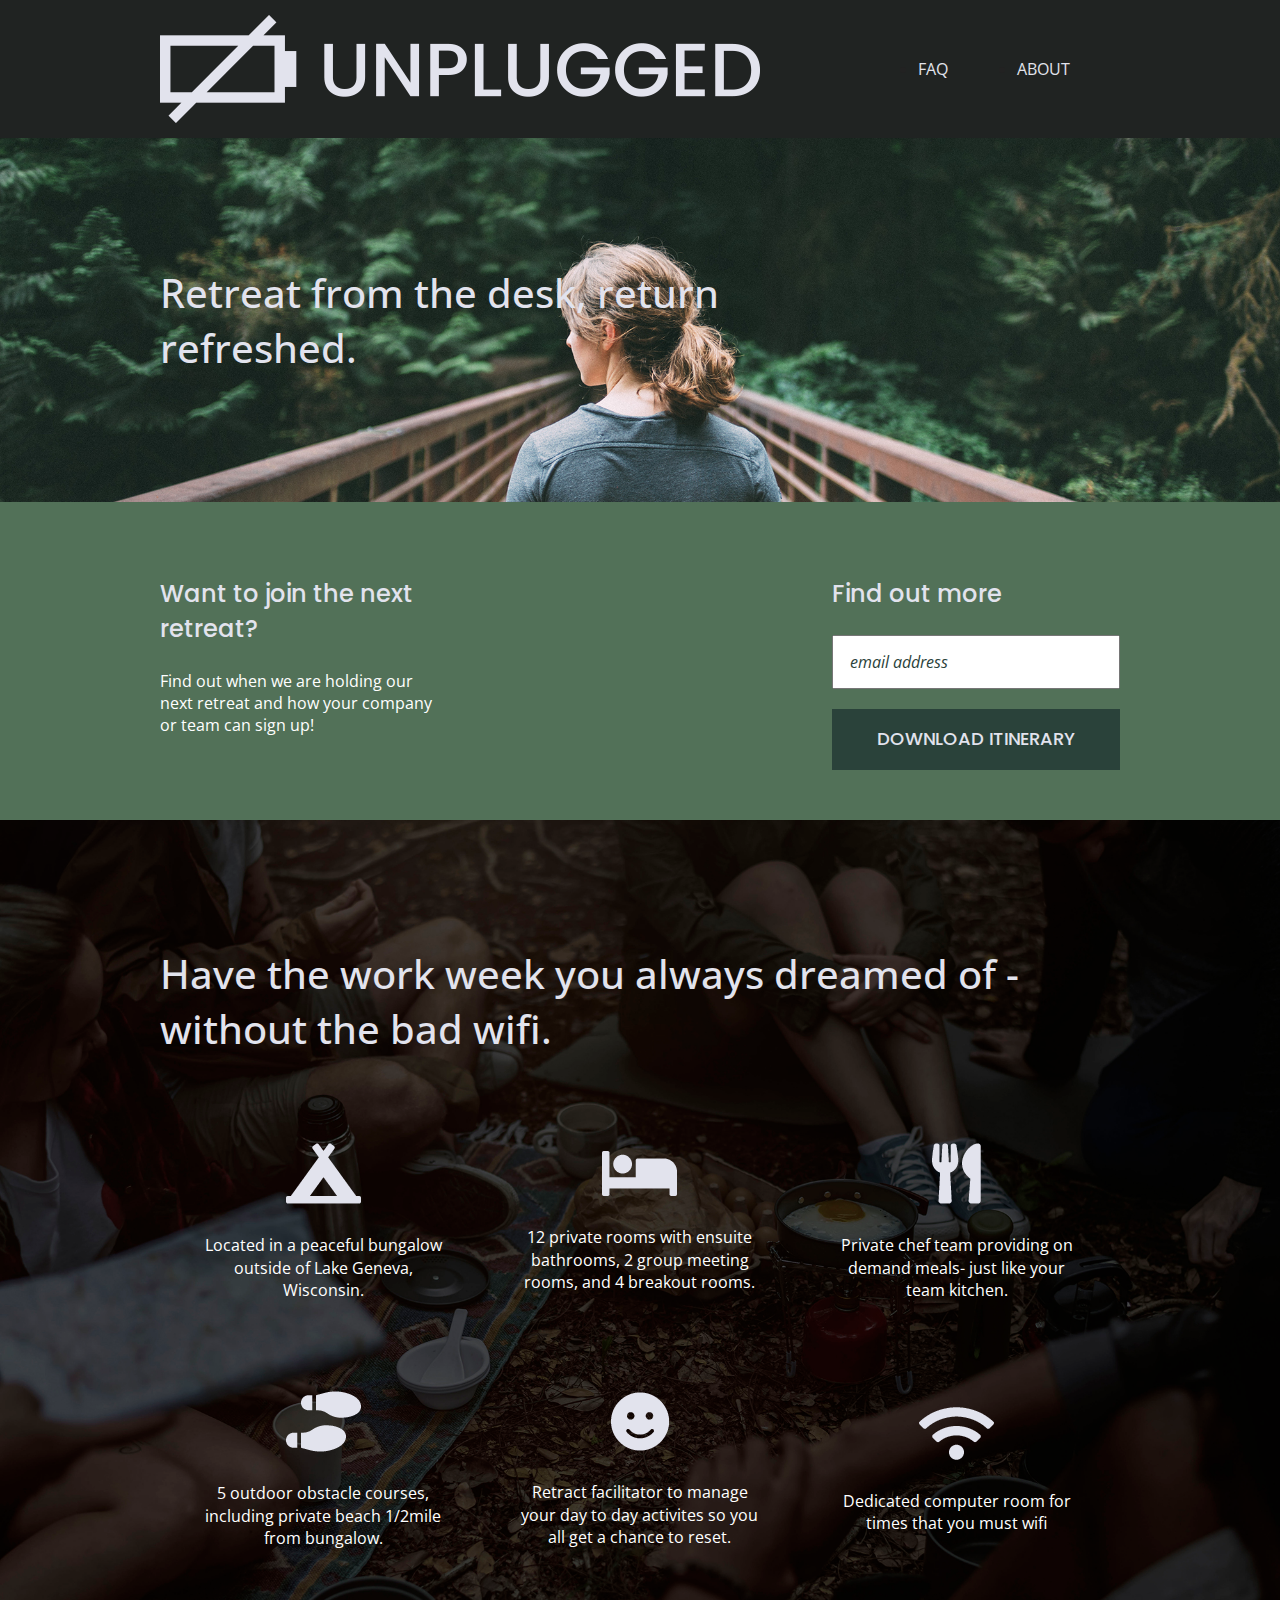
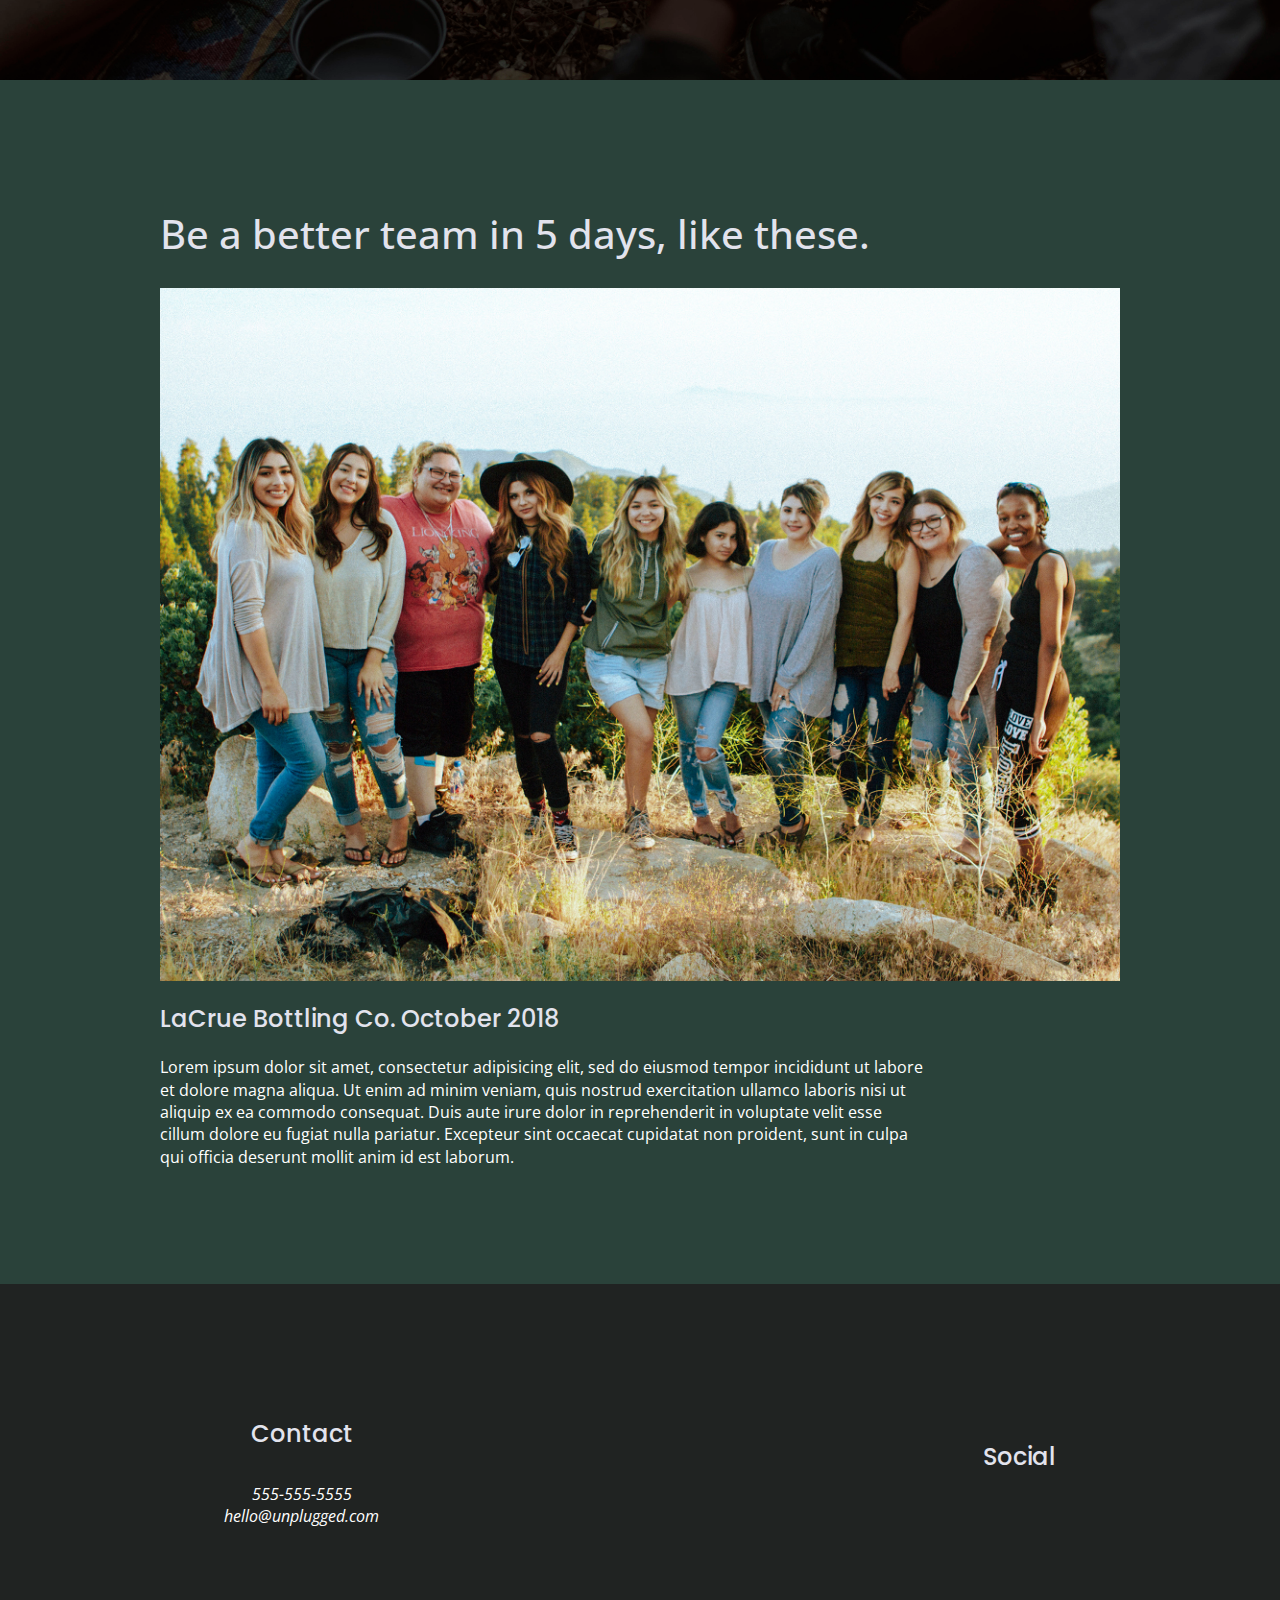
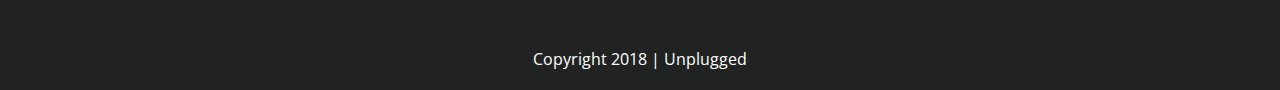
==== commit 0eb3e845: "replaced low resolution pictures with higer resolution ones, and fixed socila link issue." ====
--- a/index.html
+++ b/index.html
@@ -18,6 +18,9 @@
 
   <link rel="stylesheet" href="css/normalize.css">
   <link rel="stylesheet" href="css/main.css">
+
+  <!-- FontAwesome CDN version 5.5 -->
+  <link rel="stylesheet" href="https://use.fontawesome.com/releases/v5.5.0/css/all.css" integrity="sha384-B4dIYHKNBt8Bc12p+WXckhzcICo0wtJAoU8YZTY5qE0Id1GSseTk6S+L3BlXeVIU" crossorigin="anonymous">
 
   <!-- Google Fonts -->
 <link href="https://fonts.googleapis.com/css?family=Open+Sans:400,700|Poppins:500,700" rel="stylesheet">
@@ -72,44 +75,68 @@
 <section class="features">
   <div class="content-wrapper">
   <h1>Have the work week you always dreamed of - without the bad wifi.</h1>
+
   <div class="features-items">
 
-    <article>
-      <p class="fontawesome-icons"></p>
-      <figure>
-        <a href="#"><img src="img/campground.png" alt="tent-icon"></a>
-      </figure>
+
+    <article>
+      <p class="fontawesome-icons"></p>
+
+<i class="fas fa-campground">
+      <figure>
+        <a href="#"><img src="img/campground.png" alt="tent-icon"></i></a>
+      </figure>
+
+
       <p class="features-item-description">Located in a peaceful bungalow outside of Lake Geneva, Wisconsin.</p>
     </article>
 
     <article>
       <p class="fontawesome-icons"></p>
+
+
+<i class="fas fa-bed">
         <figure>
-          <a href="#"><img src="img/bed.png" alt="bed-icon"></a>
+          <a href="#"><img src="img/bed.png" alt="bed-icon"></i></a>
         </figure>
+
+
       <p class="features-item-description">12 private rooms with ensuite bathrooms, 2 group meeting rooms, and 4 breakout rooms.</p>
     </article>
 
     <article>
       <p class="fontawesome-icons"></p>
-      <figure>
-        <a href="#"><img src="img/utensils.png" alt="utensils-icon"></a>
-      </figure>
+
+
+<i class="fas fa-utensils">
+      <figure>
+        <a href="#"><img src="img/utensils.png" alt="utensils-icon"></i></a>
+      </figure>
+
+
       <p class="features-item-description">Private chef team providing on demand meals- just like your team kitchen.</p>
     </article>
 
     <article>
       <p class="fontawesome-icons"></p>
-      <figure>
-        <a href="#"><img src="img/shoe-prints.png" alt="shoe-prints-icon"></a>
-      </figure>
+
+
+<i class="fas fa-shoe-prints">
+      <figure>
+        <a href="#"><img src="img/shoe-prints.png" alt="shoe-prints-icon"></i></a>
+      </figure>
+
+
       <p class="features-item-description">5 outdoor obstacle courses, including private beach 1/2mile from bungalow.</p>
     </article>
 
     <article>
       <p class="fontawesome-icons"></p>
-      <figure>
-        <a href="#"><img src="img/smile.png" alt="smile-icon"></a>
+
+
+<i class="fas fa-smile">
+      <figure>
+        <a href="#"><img src="img/smile.png" alt="smile-icon"></i></a>
       </figure>
 
       <p class="features-item-description">Retract facilitator to manage your day to day activites so you all get a chance to reset.</p>
@@ -117,8 +144,11 @@
 
     <article>
       <p class="fontawesome-icons"></p>
-      <figure>
-        <a href="#"><img src="img/wifi.png" alt="wifi-icon"></a>
+
+
+<i class="fas fa-wifi">
+      <figure>
+        <a href="#"><img src="img/wifi.png" alt="wifi-icon"></i></a>
       </figure>
 
       <p class="features-item-description">Dedicated computer room for times that you must wifi</p>
@@ -159,15 +189,19 @@
         </div>
         <div class="social">
           <h4>Social</h4>
+
           <div class="social-icons">
-            <p>
-              <a href="https://www.facebook.com/Skillcrush/" target="_blank"></a>
-            </p>
-            <p>
-              <a href="https://twitter.com/Skillcrush" target="_blank"></a>
-            </p>
-            <p>
-              <a href="https://www.instagram.com/skillcrush/" target="_blank"></a>
+
+            <p>
+             <a href="https://www.facebook.com/Skillcrush/" target="_blank"><i class="fab fa-facebook"></i></a>
+            </p>
+
+            <p>
+              <a href="https://twitter.com/Skillcrush"  target="_blank"><i class="fab fa-twitter"></i></a>
+            </p>
+
+            <p>
+              <a href="https://www.instagram.com/skillcrush/" target="_blank"><i class="fab fa-instagram"></i></a>
             </p>
           </div>
         </div>
--- a/css/main.css
+++ b/css/main.css
@@ -153,10 +153,6 @@
     text-decoration: none;
 }
 
-h4 {
-    text-align: center;
-}
-
 p {
   color: #ffff;
 }
@@ -348,7 +344,7 @@
       About Page
       ========================================================================== */
 
-   .mission {
+   .mission{
      display: flex;
      justify-content: center;
      align-items: center;
@@ -357,18 +353,42 @@
    }
 
 
-   .contact-section {
-     display: flex;
-     justify-content: center;
-     align-items: center;
-     flex-flow: row wrap;
-     background-color: #2a423a;
-
-   }
+
+   .map figure{
+     width: 100%;
+     height: 0;
+     padding-bottom: 125%;
+     overflow: hidden;
+     position: relative;
+   }
+  .map iframe{
+    width: 100%;
+    height: 100%;
+    position: absolute;
+    top: 0;
+    left: 0;
+  }
+
+  .contact-section {
+    display: flex;
+    justify-content: center;
+    align-items: center;
+    flex-flow: row wrap;
+    background-color: #2a423a;
+
+  }
 
    .contact-content p {
      margin: 0;
 
+   }
+
+   .contact h4 {
+     text-align: center;
+   }
+
+   .social h4 {
+     text-align: center;
    }
 
    /* ==========================================================================
@@ -552,10 +572,12 @@
          .reviews article {
            display: flex;
            justify-content: space-between;
+
          }
 
          .reviews article div {
            width: 49%;
+
          }
 
          /* Footer */
@@ -622,6 +644,11 @@
        .mission-content p {
          width: 45%;
        }
+
+       .map figure{
+           padding-bottom: 45.5%;
+         }
+
 
        .contact-section .content-wrapper h2 {
          width: 80%;
@@ -814,6 +841,11 @@
       width: 95%;
   }
 
+  .map figure{
+      padding-bottom: 37.5%;
+    }
+
+
   .contact-content {
     display: flex;
     justify-content: space-between;
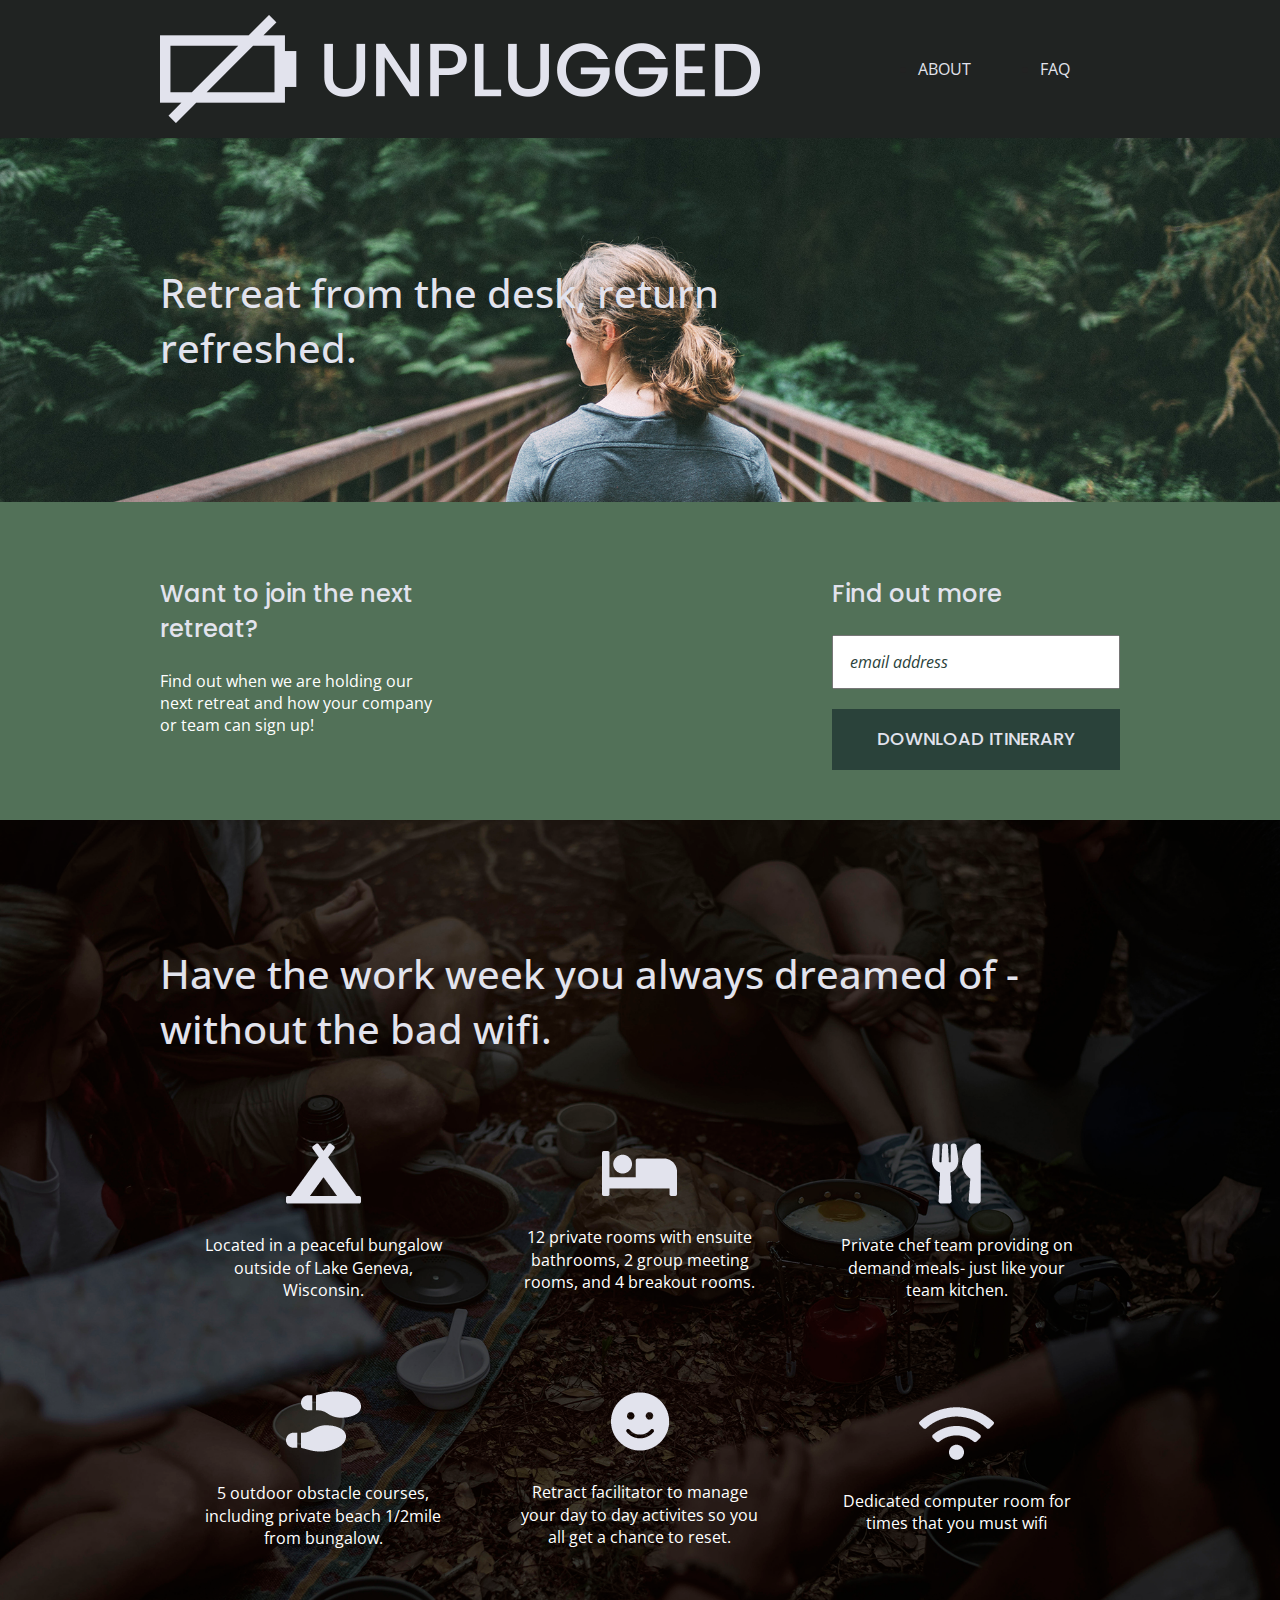
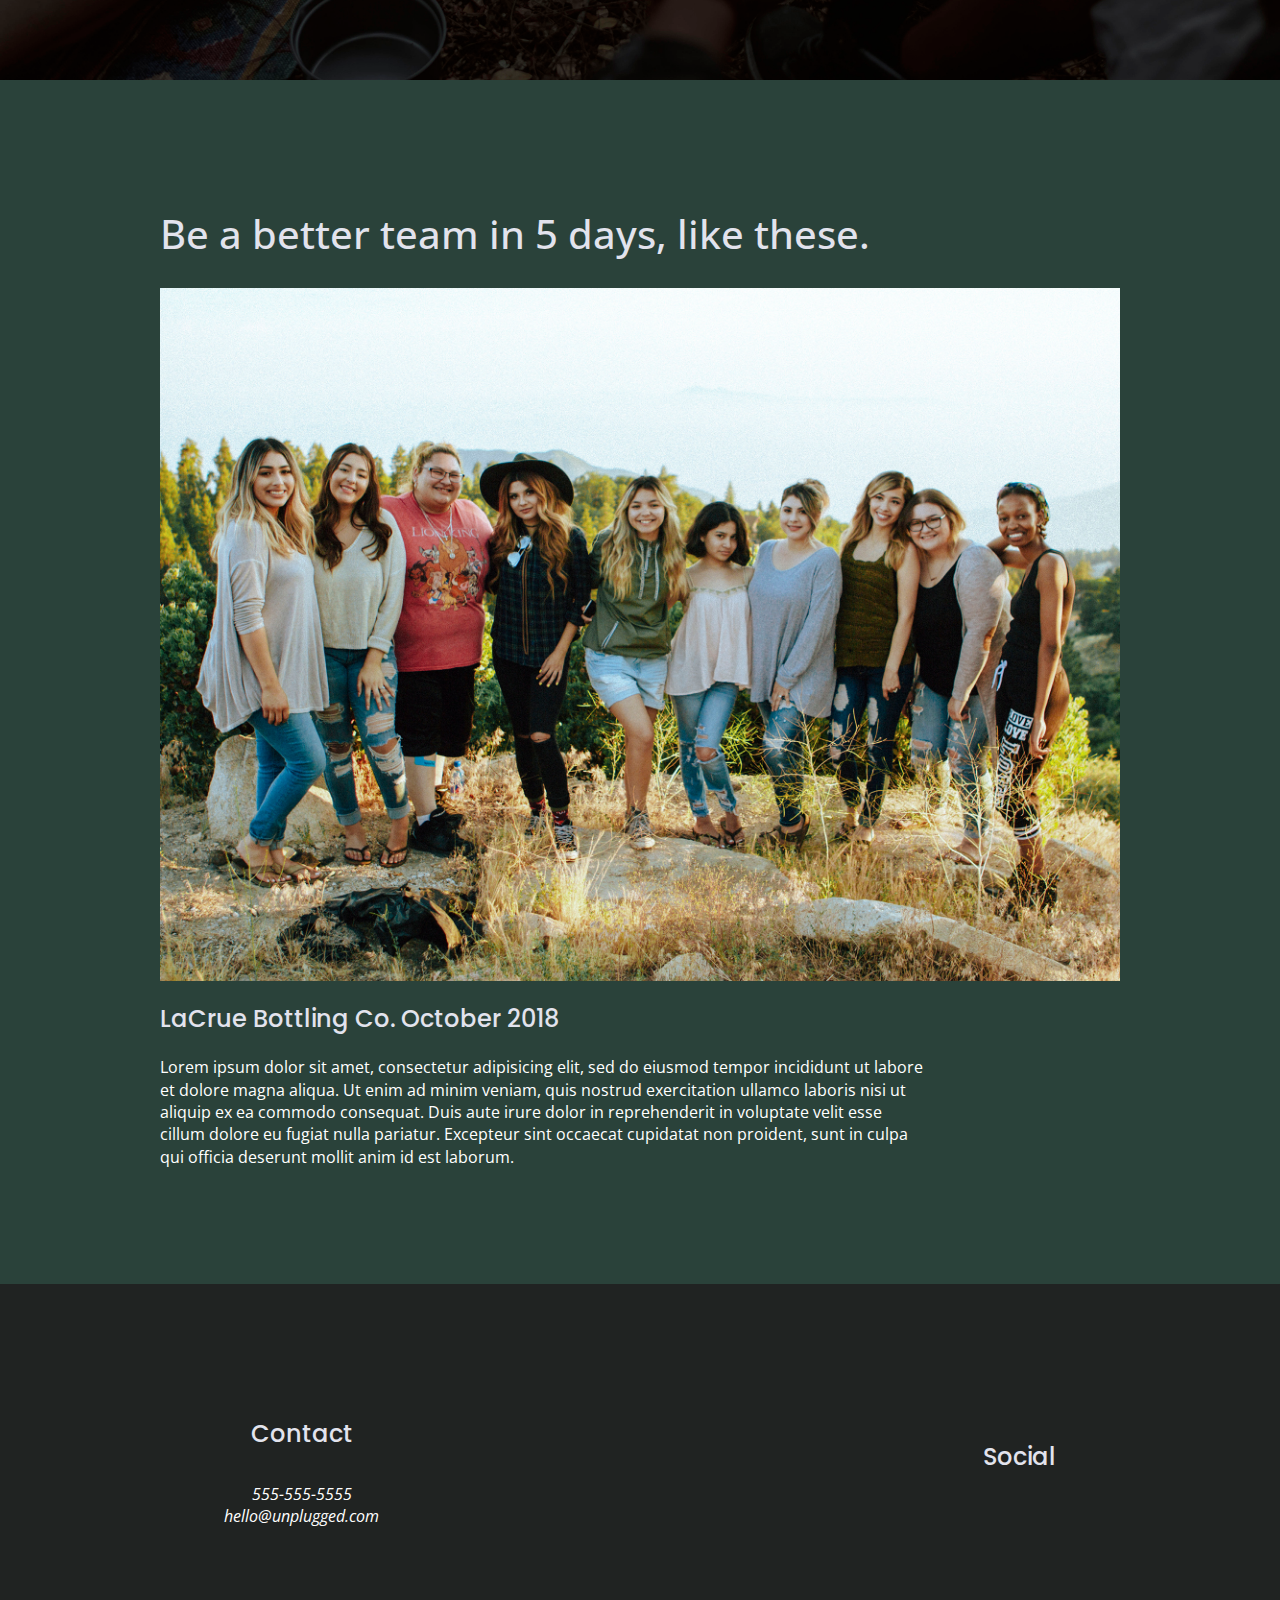
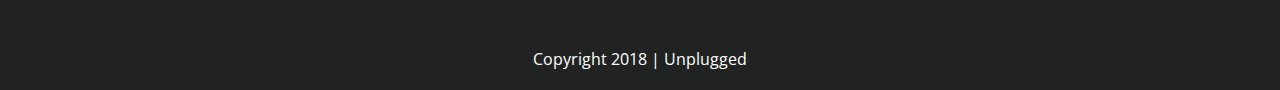
==== commit 988b608d: "fixed minor link issue at tab." ====
--- a/index.html
+++ b/index.html
@@ -40,8 +40,8 @@
 
     <nav>
       <ul>
+        <li><a href="about/index.html" target="_blank">ABOUT</a></li>
         <li><a href="faq/index.html" target="_blank">FAQ</a></li>
-        <li><a href="about/index.html" target="_blank">ABOUT</a></li>
       </ul>
     </nav>
   </div>
